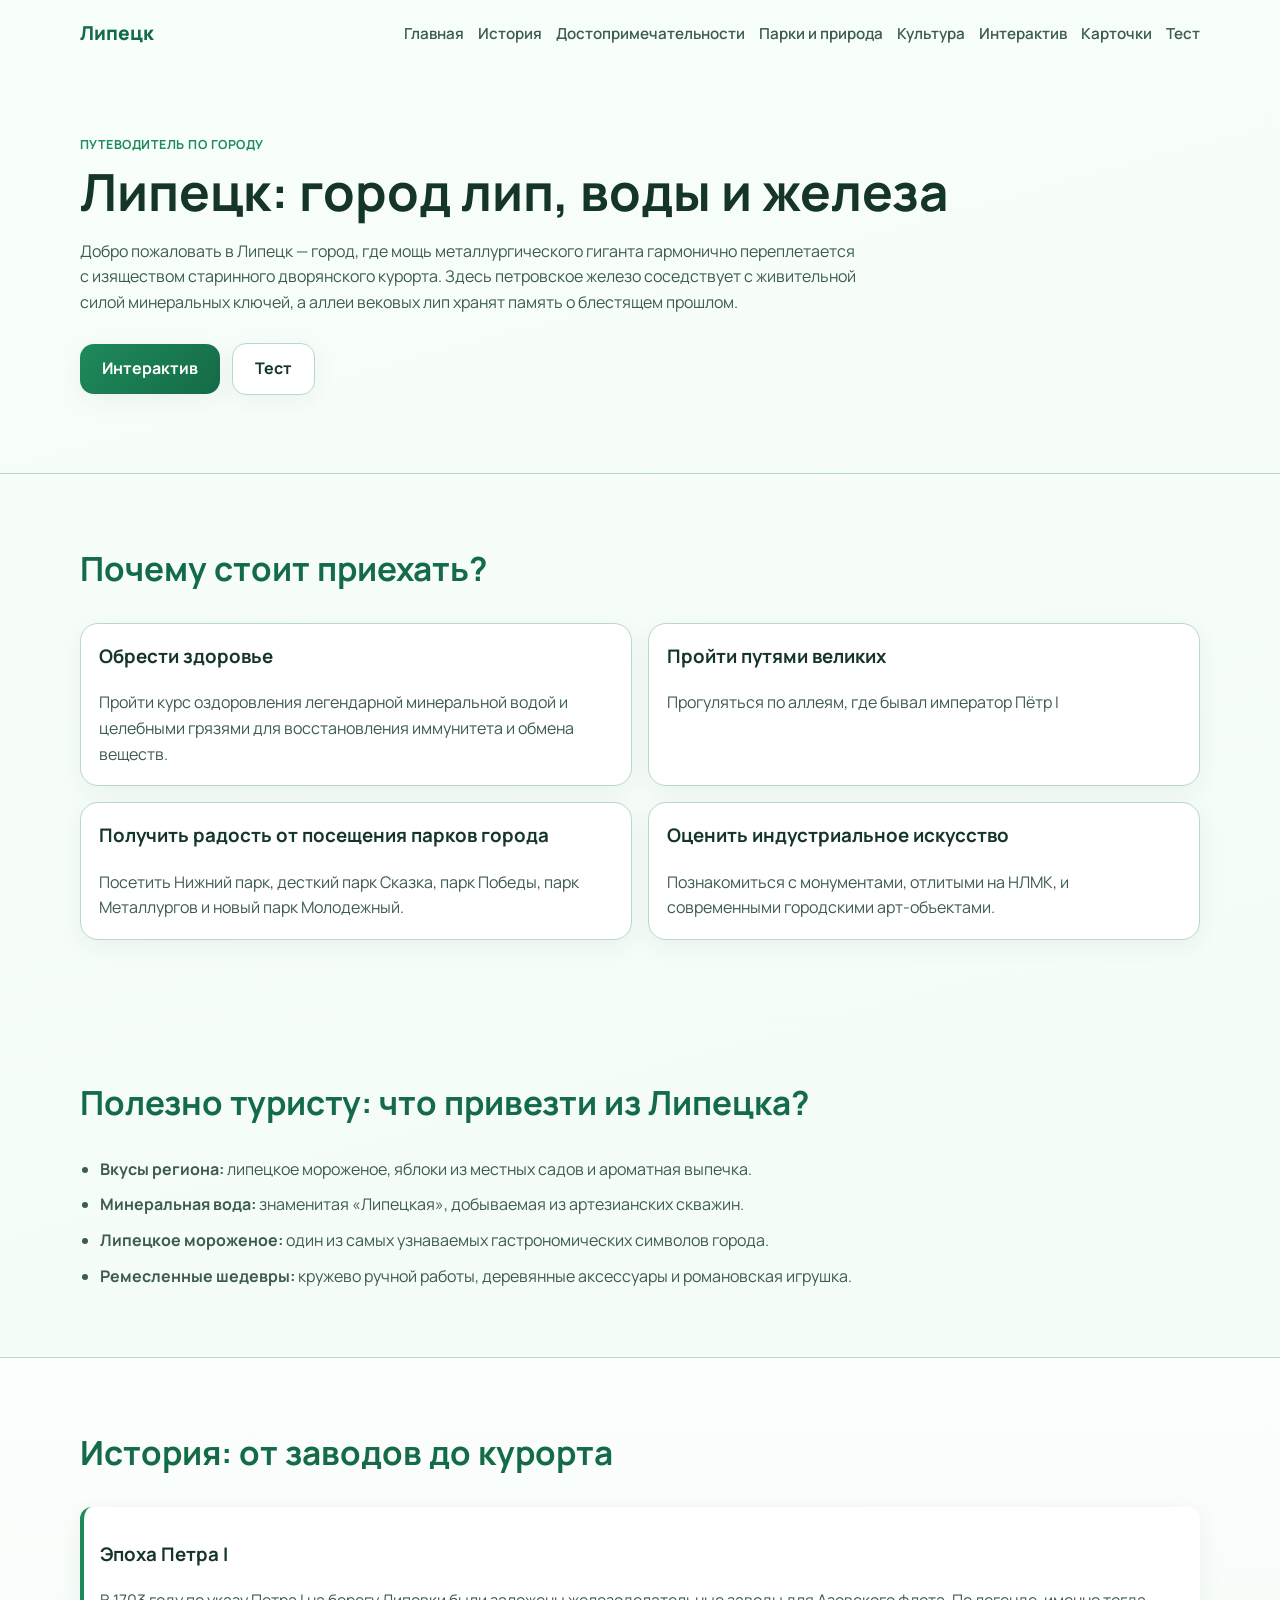
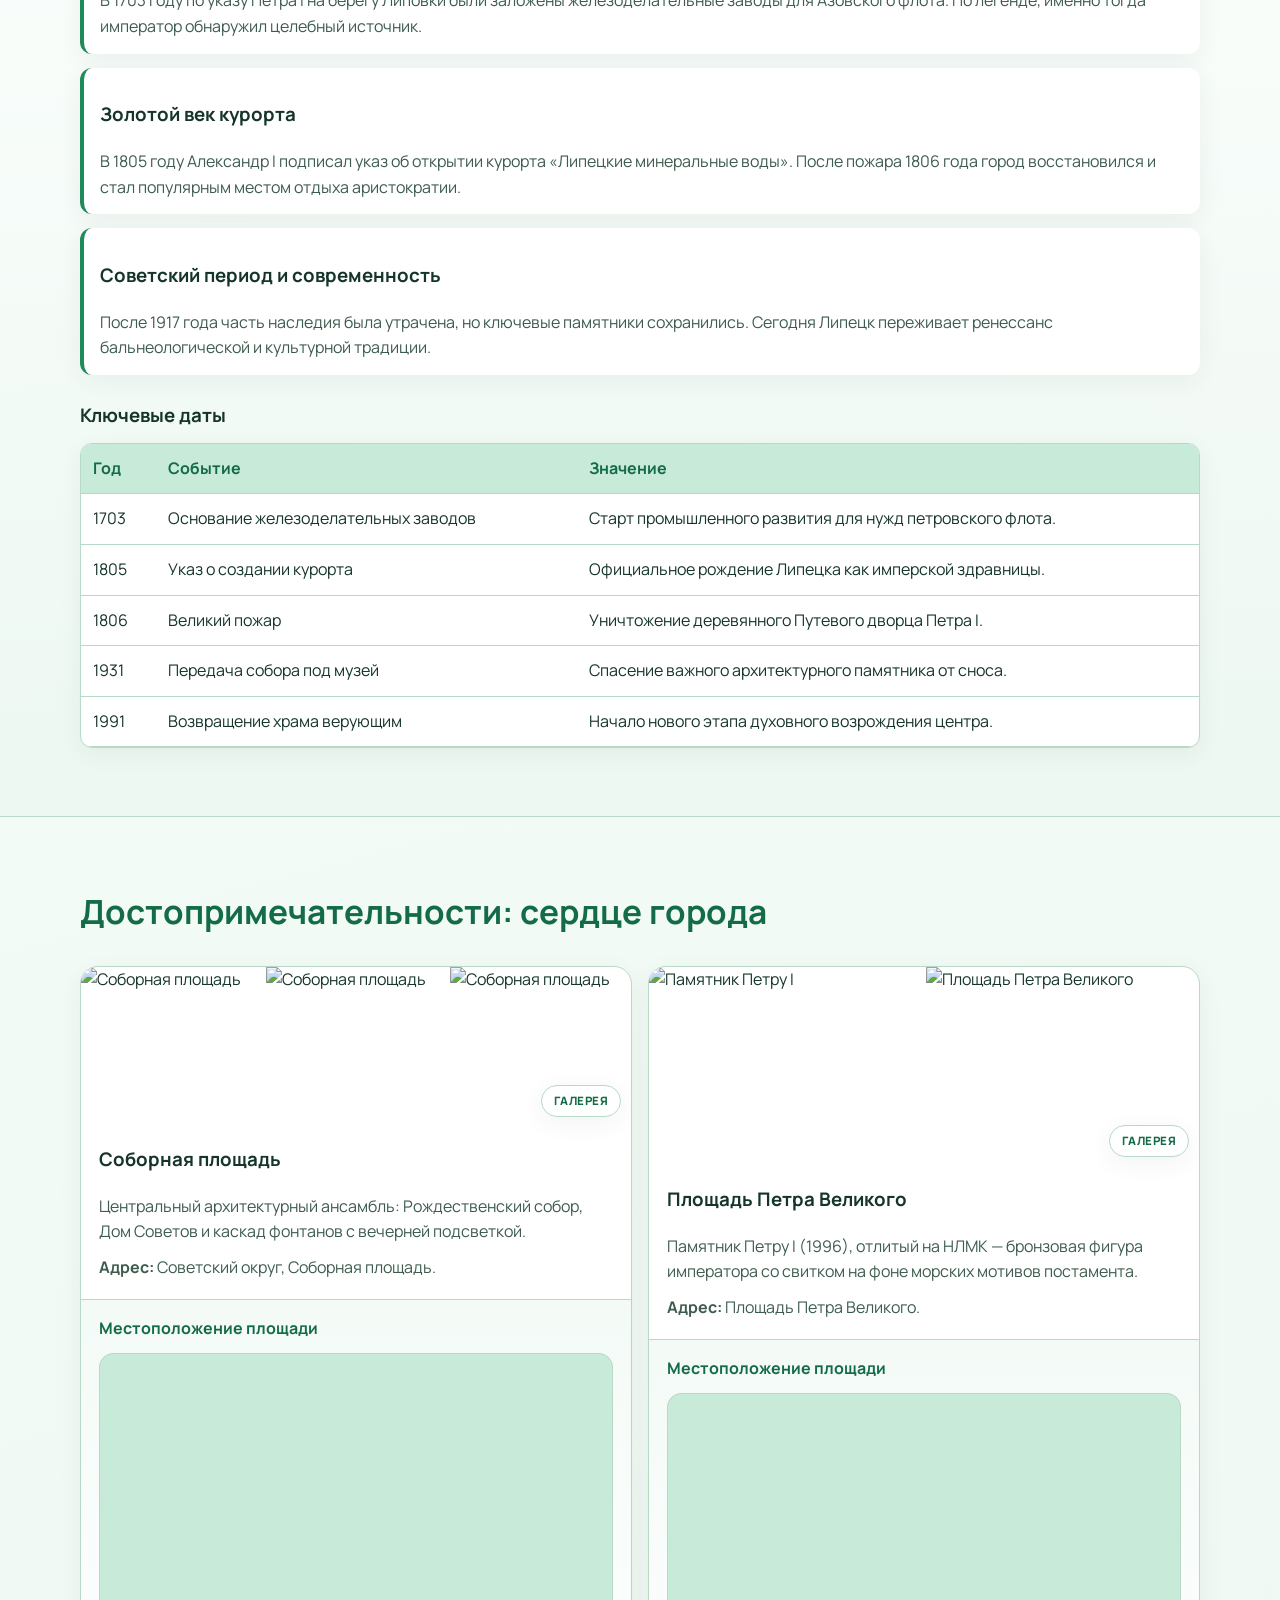
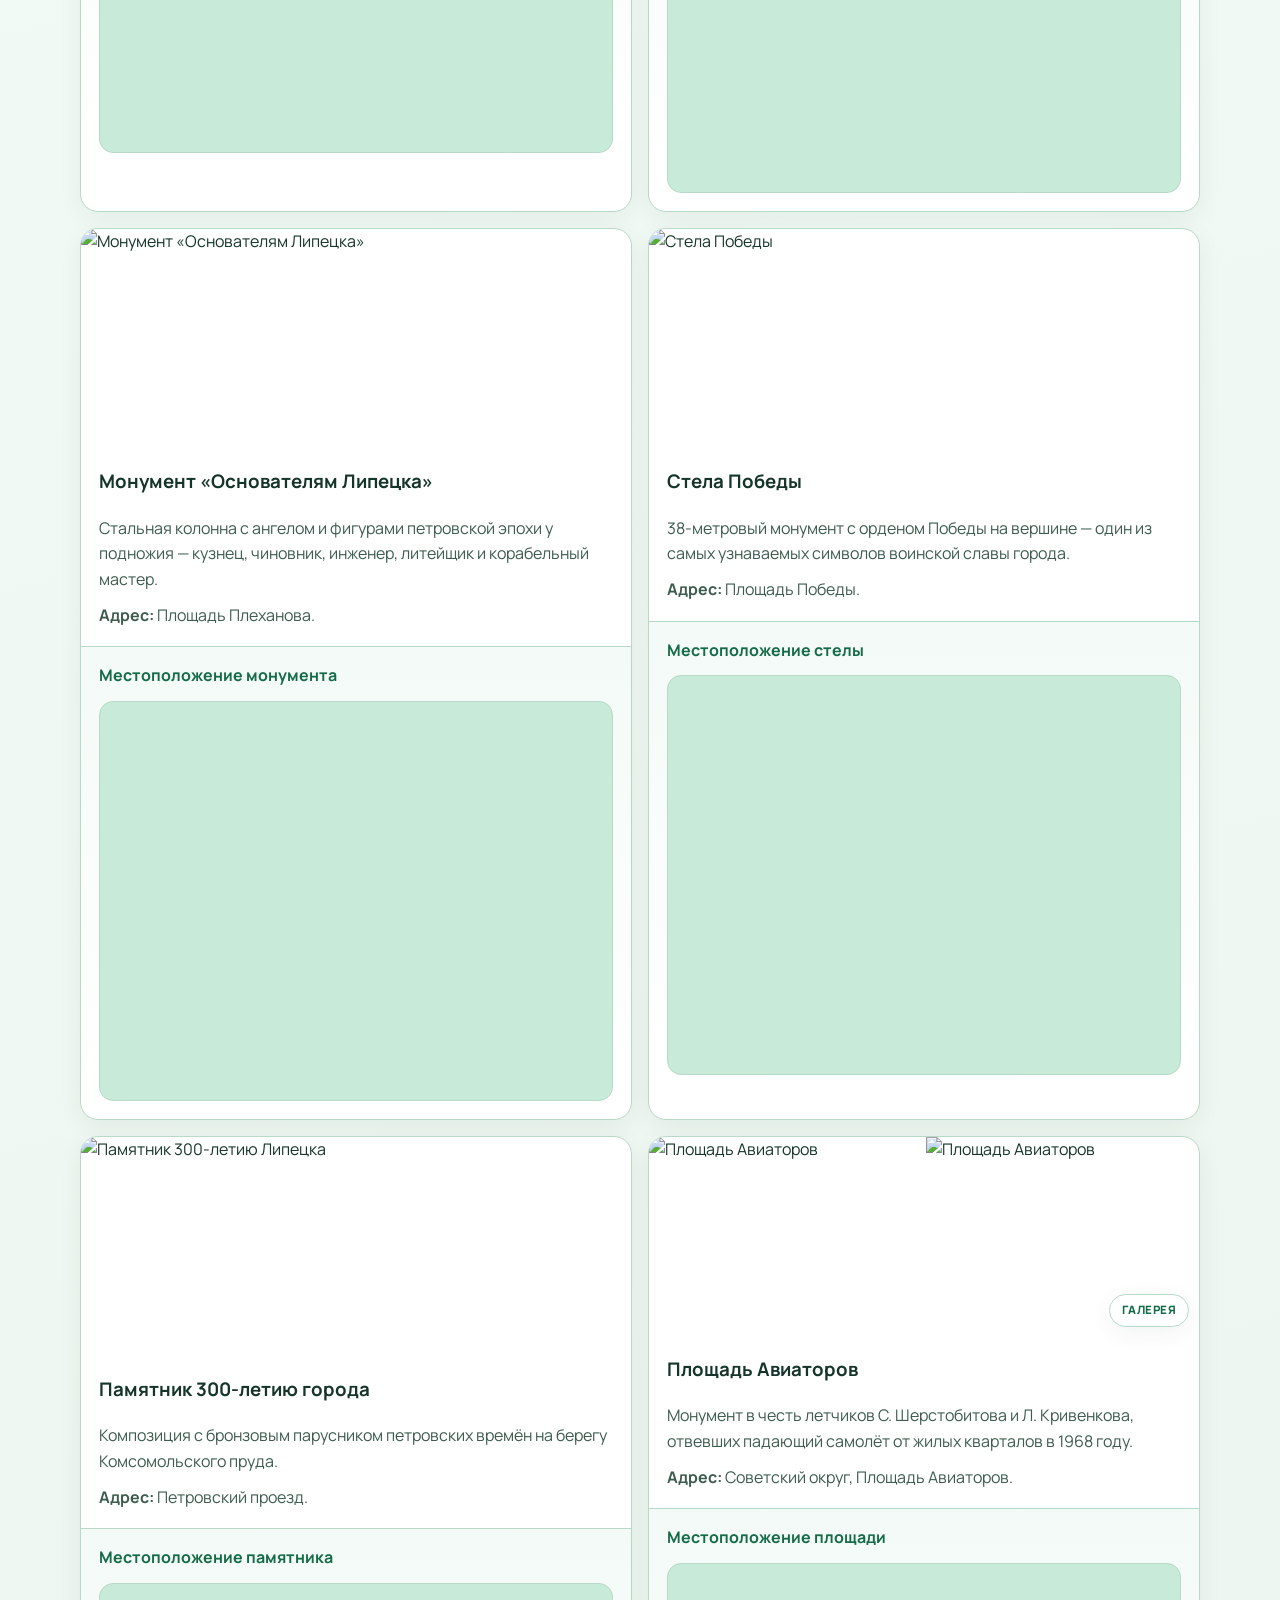
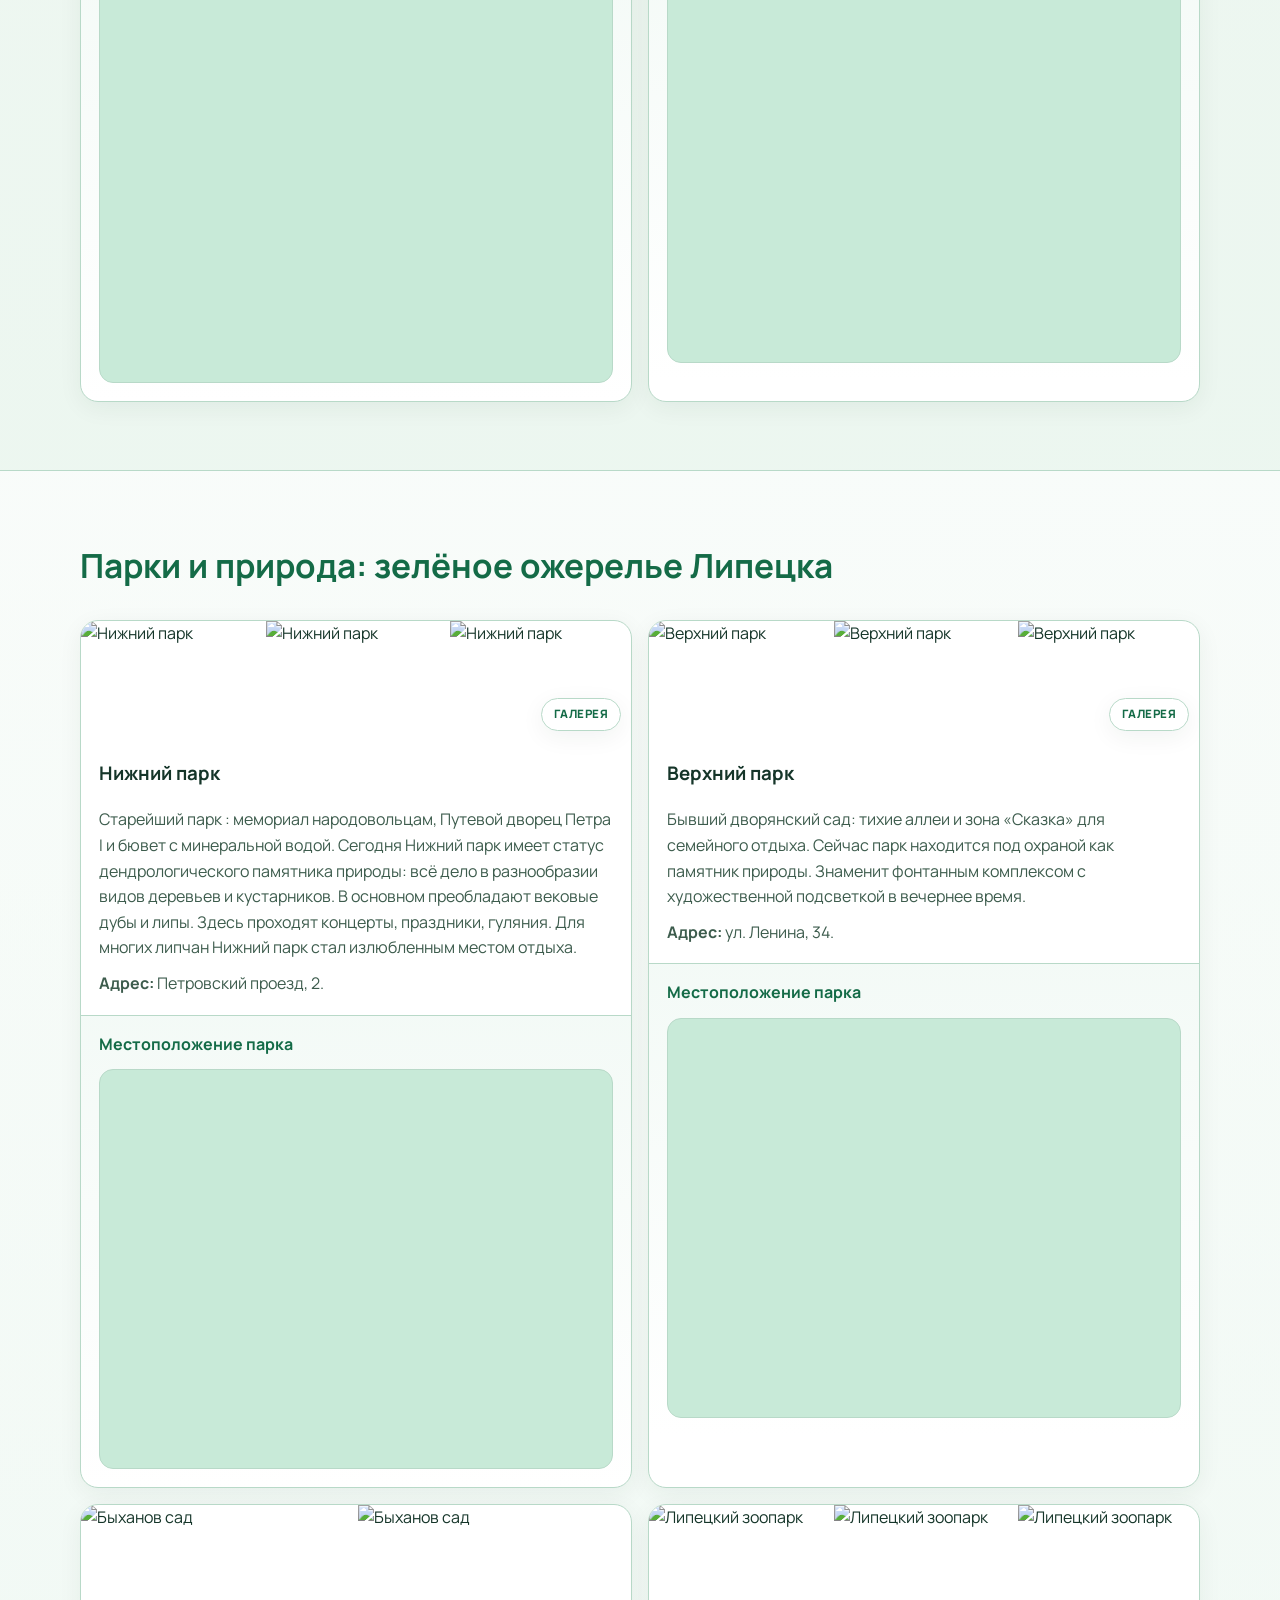
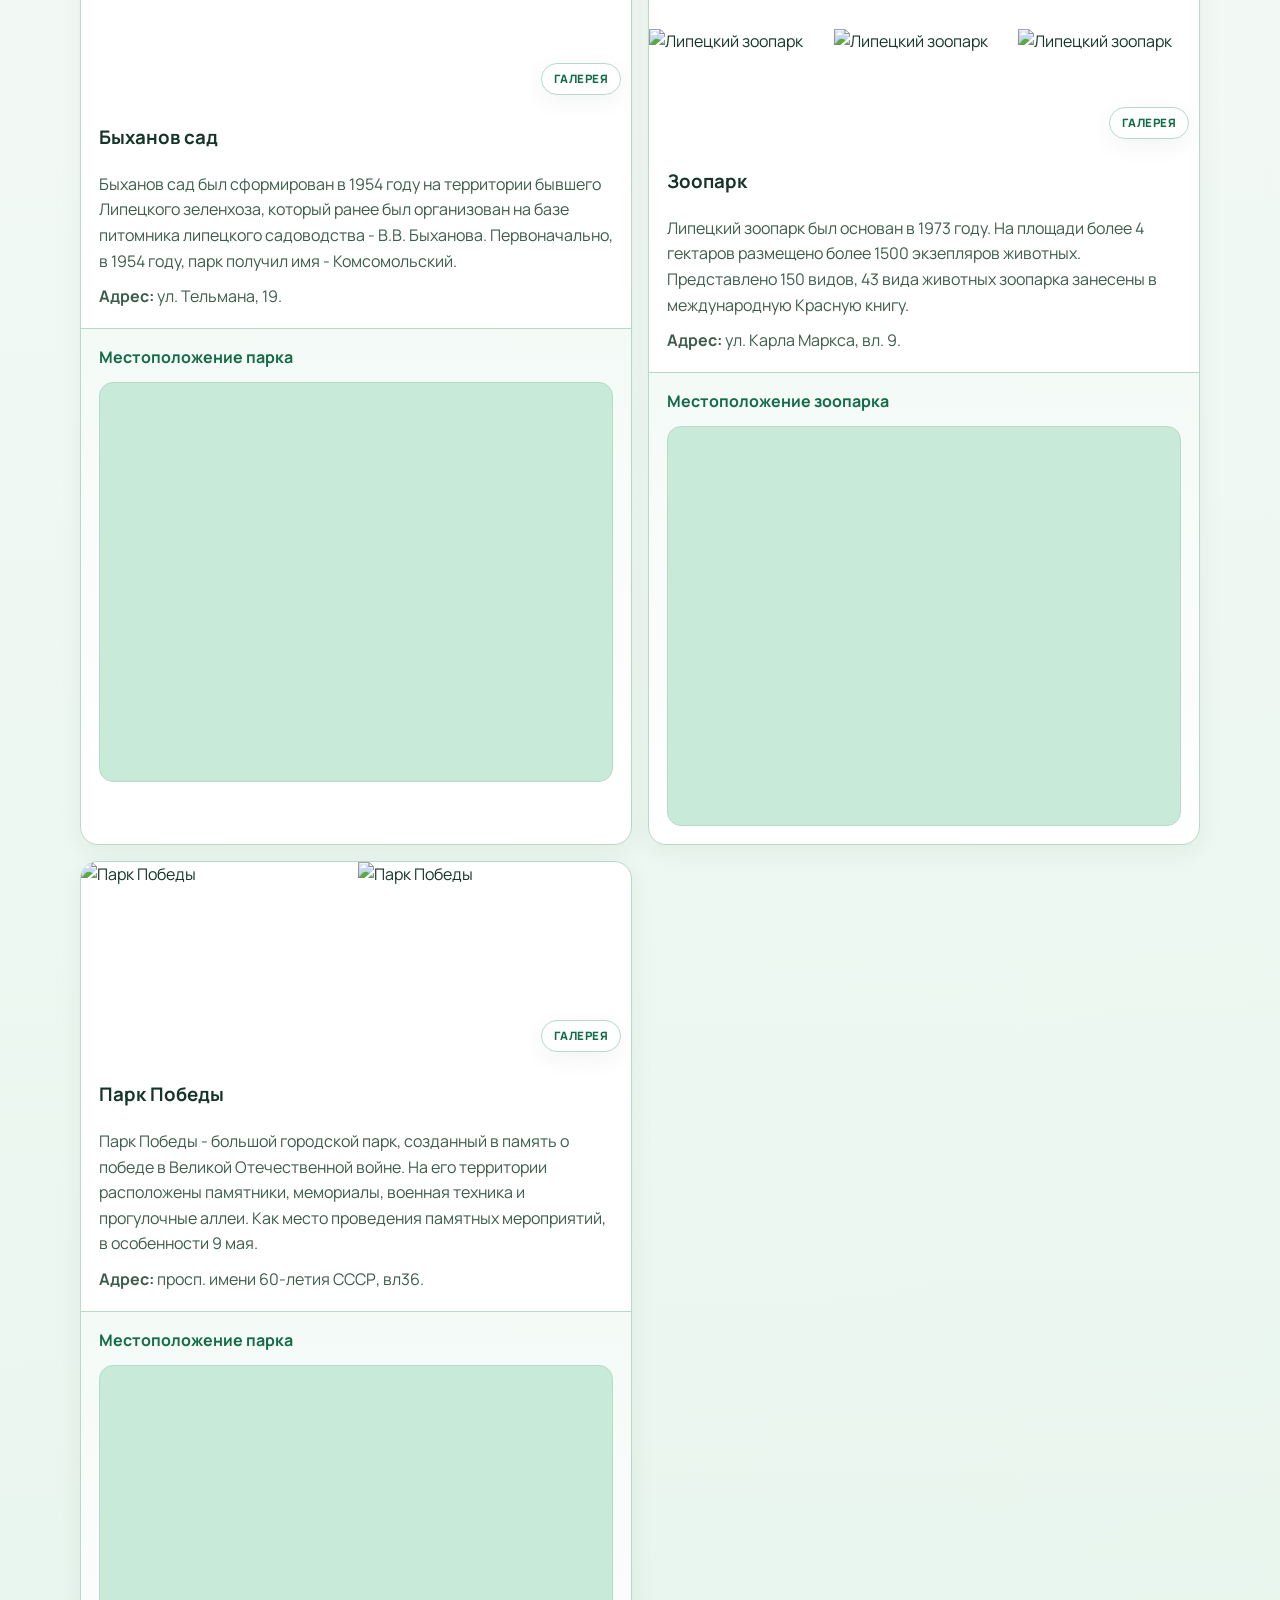
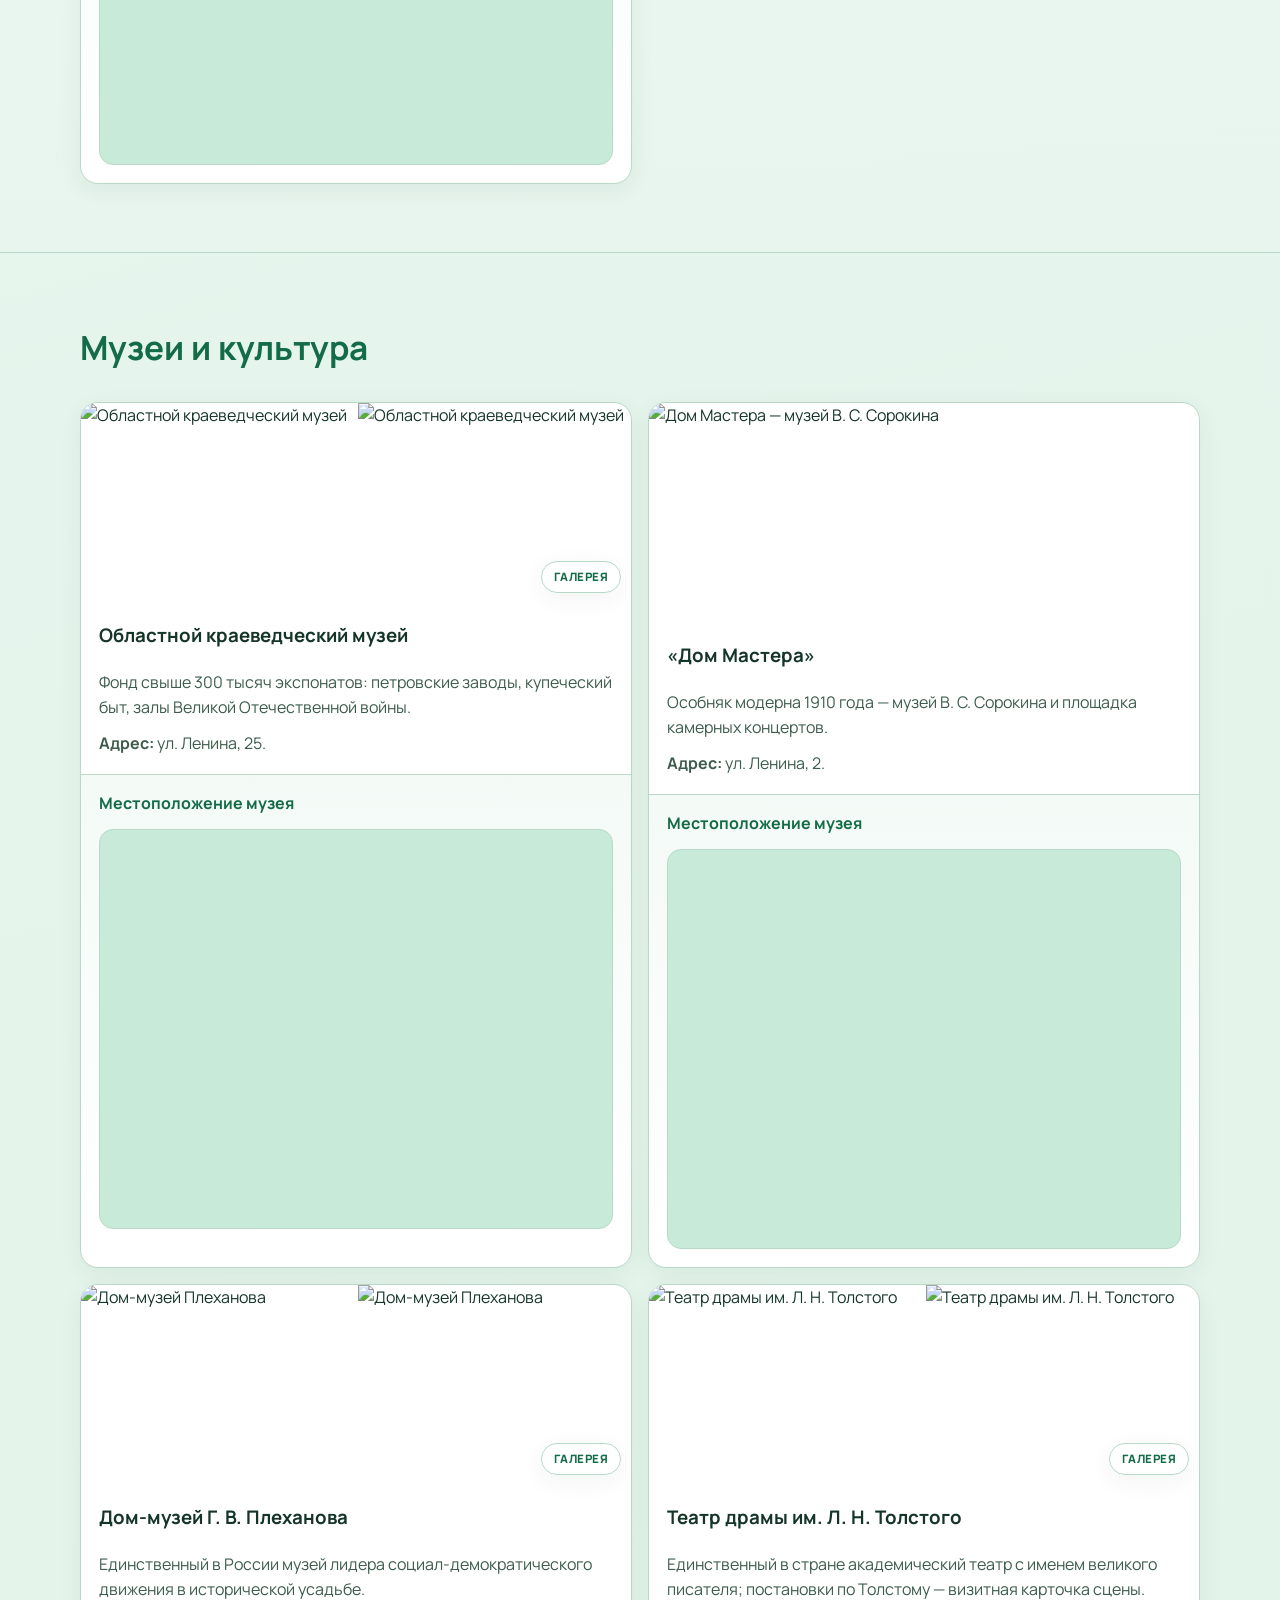
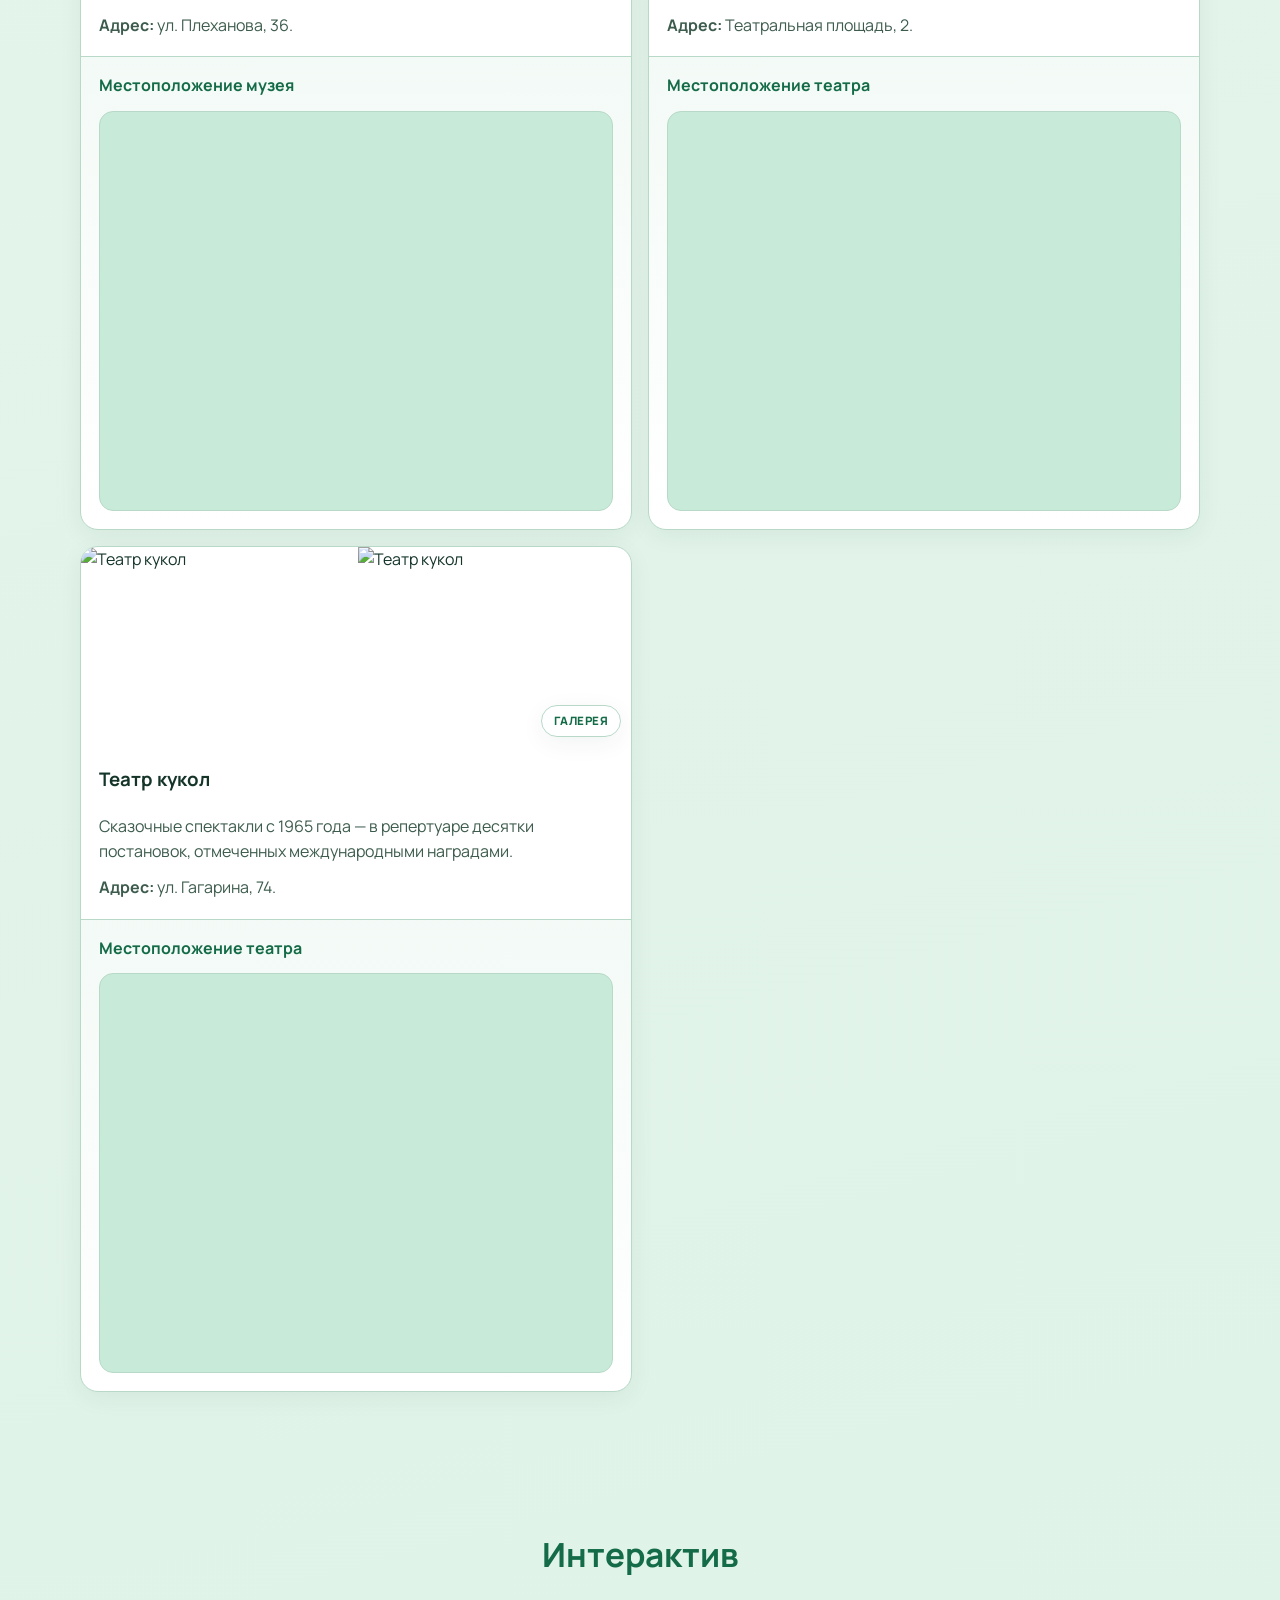
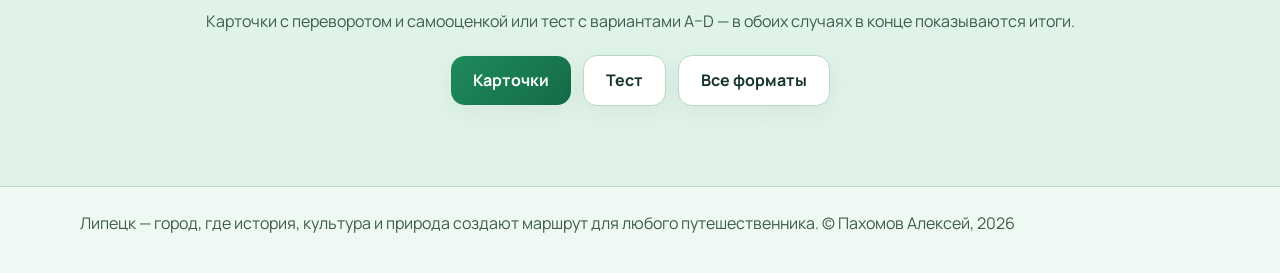
==== index.html @ 2dbcb2af "Add files via upload" ====
<!DOCTYPE html>
<html lang="ru">
<head>
  <meta charset="UTF-8" />
  <meta name="viewport" content="width=device-width, initial-scale=1.0" />
  <meta name="description" content="Путеводитель по Липецку: история, достопримечательности, парки, музеи и викторина." />
  <title>Липецк: Город лип, воды и железа</title>
  <link rel="preconnect" href="https://fonts.googleapis.com" />
  <link rel="preconnect" href="https://fonts.gstatic.com" crossorigin />
  <link href="https://fonts.googleapis.com/css2?family=Manrope:wght@400;500;700;800&display=swap" rel="stylesheet" />
  <link rel="stylesheet" href="styles.css" />
</head>
<body>
  <header class="hero" id="top">
    <nav class="nav container">
      <a href="index.html#top" class="logo">Липецк</a>
      <button class="menu-toggle" id="menuToggle" aria-label="Открыть меню">Меню</button>
      <ul class="nav-links" id="navLinks">
        <li><a href="index.html#home">Главная</a></li>
        <li><a href="index.html#history">История</a></li>
        <li><a href="index.html#sights">Достопримечательности</a></li>
        <li><a href="index.html#parks">Парки и природа</a></li>
        <li><a href="index.html#culture">Культура</a></li>
        <li><a href="quiz.html">Интерактив</a></li>
        <li><a href="cards.html">Карточки</a></li>
        <li><a href="test.html">Тест</a></li>
      </ul>
    </nav>
    <div class="container hero-content" id="home">
      <p class="guide-loading eyebrow">Загрузка…</p>
      <div id="guideHero"></div>
    </div>
  </header>

  <main id="guideMain">
    <p class="guide-loading container">Загрузка материалов из папки <code>data</code>…</p>
  </main>

  <footer class="footer">
    <div class="container">
      <p>Липецк — город, где история, культура и природа создают маршрут для любого путешественника.</p>
    </div>
  </footer>

  <div
    id="photoLightbox"
    class="photo-lightbox"
    hidden
    role="dialog"
    aria-modal="true"
    aria-label="Просмотр фотографий"
  >
    <div class="photo-lightbox__backdrop" tabindex="-1"></div>
    <button type="button" class="photo-lightbox__close" aria-label="Закрыть">&times;</button>
    <button type="button" class="photo-lightbox__prev" aria-label="Предыдущее фото" hidden>‹</button>
    <div class="photo-lightbox__stage">
      <p class="photo-lightbox__title" id="lightboxTitle" hidden></p>
      <img class="photo-lightbox__img" src="" alt="" />
      <p class="photo-lightbox__counter" hidden></p>
    </div>
    <button type="button" class="photo-lightbox__next" aria-label="Следующее фото" hidden>›</button>
  </div>

  <script src="data-loader.js"></script>
  <script src="gallery.js"></script>
  <script src="nav.js"></script>
  <script src="guide.js"></script>
</body>
</html>
---- styles.css ----
:root {
  --bg: #eef7f1;
  --bg-soft: #e2f0e8;
  --card: #ffffff;
  --text: #153529;
  --muted: #3d5c4d;
  --accent: #1f8a5b;
  --accent-dark: #146b47;
  --accent-soft: #c8ead8;
  --line: #b8d9c8;
  --shadow: 0 12px 40px rgba(21, 53, 41, 0.08);
  --shadow-soft: 0 6px 24px rgba(21, 53, 41, 0.06);
}

* {
  box-sizing: border-box;
}

html {
  scroll-behavior: smooth;
}

body {
  margin: 0;
  font-family: "Manrope", system-ui, -apple-system, sans-serif;
  color: var(--text);
  background: linear-gradient(165deg, #f8fffb 0%, var(--bg) 38%, #dff3e8 100%);
  line-height: 1.6;
  min-height: 100vh;
}

body.page-quiz {
  background: linear-gradient(165deg, #fbfffd 0%, #e8f5ee 50%, #d4ecdf 100%);
}

.container {
  width: min(1120px, 92%);
  margin: 0 auto;
}

.hero {
  padding-bottom: 42px;
  border-bottom: 1px solid var(--line);
  position: relative;
}

.hero--compact {
  padding-bottom: 0;
}

.nav {
  display: flex;
  align-items: center;
  justify-content: space-between;
  gap: 16px;
  padding: 18px 0;
  position: relative;
}

.logo {
  color: var(--accent-dark);
  text-decoration: none;
  font-weight: 800;
  font-size: 1.2rem;
}

.menu-toggle {
  display: none;
  border: 1px solid var(--line);
  background: var(--card);
  color: var(--text);
  padding: 8px 12px;
  border-radius: 10px;
  cursor: pointer;
  box-shadow: var(--shadow-soft);
}

.nav-links {
  list-style: none;
  display: flex;
  gap: 14px;
  margin: 0;
  padding: 0;
  flex-wrap: wrap;
  justify-content: flex-end;
}

.nav-links a {
  color: var(--muted);
  text-decoration: none;
  font-size: 0.95rem;
  font-weight: 600;
}

.nav-links a:hover,
.nav-links a[aria-current="page"] {
  color: var(--accent-dark);
}

.hero-content {
  padding: 56px 0 36px;
}

.quiz-page-intro {
  padding: 8px 0 40px;
}

.quiz-page-intro h1 {
  margin: 0 0 12px;
}

.quiz-page-intro .lead {
  margin-bottom: 0;
}

.eyebrow {
  color: var(--accent);
  margin-bottom: 8px;
  font-weight: 700;
  letter-spacing: 0.04em;
  text-transform: uppercase;
  font-size: 0.78rem;
}

h1 {
  font-size: clamp(2rem, 4vw, 3.4rem);
  line-height: 1.12;
  margin: 0 0 18px;
}

.lead {
  color: var(--muted);
  max-width: 78ch;
  margin-bottom: 28px;
}

.btn {
  border: 0;
  border-radius: 14px;
  padding: 12px 22px;
  background: linear-gradient(135deg, var(--accent) 0%, var(--accent-dark) 100%);
  color: #fff;
  font-weight: 700;
  cursor: pointer;
  text-decoration: none;
  display: inline-block;
  box-shadow: var(--shadow-soft);
}

.btn:hover {
  filter: brightness(1.05);
  transform: translateY(-1px);
}

.btn-secondary {
  background: var(--card);
  border: 1px solid var(--line);
  color: var(--text);
}

.section {
  padding: 68px 0;
}

.section-accent {
  background: linear-gradient(180deg, rgba(255, 255, 255, 0.65), rgba(232, 245, 238, 0.5));
  border-top: 1px solid var(--line);
  border-bottom: 1px solid var(--line);
}

.section-cta {
  text-align: center;
  padding-bottom: 80px;
}

.cta-text {
  color: var(--muted);
  margin: 0 0 20px;
}

h2 {
  margin-top: 0;
  font-size: clamp(1.6rem, 2.6vw, 2.2rem);
  color: var(--accent-dark);
}

h3 {
  color: var(--text);
}

.grid {
  display: grid;
  gap: 16px;
}

.cards-2 {
  grid-template-columns: repeat(2, minmax(0, 1fr));
}

.cards-3 {
  grid-template-columns: repeat(3, minmax(0, 1fr));
}

.card {
  background: var(--card);
  border: 1px solid var(--line);
  border-radius: 18px;
  padding: 18px;
  box-shadow: var(--shadow-soft);
}

.card h3 {
  margin-top: 0;
}

.card p {
  color: var(--muted);
  margin-bottom: 0;
}

.card p + p {
  margin-top: 10px;
}

.card-with-photo {
  padding: 0;
  overflow: hidden;
  display: flex;
  flex-direction: column;
}

.card-body {
  padding: 18px;
}

.card-photo-single {
  width: 100%;
  height: 220px;
  object-fit: cover;
  display: block;
}

.card-photo-grid {
  display: grid;
  grid-template-columns: repeat(3, 1fr);
  gap: 4px;
}

.card-photo-grid img {
  width: 100%;
  height: 160px;
  object-fit: cover;
  display: block;
}

.card-photo-grid--rows img {
  height: 120px;
}

.card-photo-duo {
  display: grid;
  grid-template-columns: 1fr 1fr;
  gap: 4px;
}

.card-photo-duo img {
  width: 100%;
  height: 200px;
  object-fit: cover;
  display: block;
}

/* Галерея: клик открывает просмотр */
.photo-gallery img {
  cursor: zoom-in;
  transition: transform 0.2s ease, box-shadow 0.2s ease;
}

.photo-gallery img:hover {
  transform: scale(1.02);
  box-shadow: 0 8px 24px rgba(21, 53, 41, 0.12);
}

.photo-gallery--multi {
  position: relative;
}

.photo-gallery--multi::after {
  content: "Галерея";
  position: absolute;
  right: 10px;
  bottom: 10px;
  padding: 6px 12px;
  font-size: 0.72rem;
  font-weight: 800;
  text-transform: uppercase;
  letter-spacing: 0.04em;
  color: var(--accent-dark);
  background: rgba(255, 255, 255, 0.92);
  border-radius: 999px;
  border: 1px solid var(--line);
  pointer-events: none;
  box-shadow: var(--shadow-soft);
}

.photo-gallery--single.photo-gallery::after {
  display: none;
}

/* Карта Яндекса — музей Сорокина */
.museum-map {
  border-top: 1px solid var(--line);
  padding: 16px 18px 18px;
  background: linear-gradient(180deg, rgba(232, 245, 238, 0.5), transparent);
}

.museum-map__title {
  margin: 0 0 12px;
  font-size: 1rem;
  color: var(--accent-dark);
}

.museum-map__embed {
  border-radius: 14px;
  overflow: hidden;
  border: 1px solid var(--line);
  min-height: 400px;
  background: var(--accent-soft);
}

.museum-map__embed script {
  display: block;
}

/* Модальное окно галереи */
body.photo-lightbox-open {
  overflow: hidden;
}

.photo-lightbox {
  position: fixed;
  inset: 0;
  z-index: 1000;
  display: flex;
  align-items: center;
  justify-content: center;
  padding: 16px;
  box-sizing: border-box;
}

.photo-lightbox[hidden] {
  display: none;
}

.photo-lightbox:focus {
  outline: none;
}

.photo-lightbox__backdrop {
  position: absolute;
  inset: 0;
  background: rgba(15, 40, 30, 0.72);
  cursor: pointer;
}

.photo-lightbox__close {
  position: absolute;
  top: 16px;
  right: 16px;
  z-index: 3;
  width: 44px;
  height: 44px;
  border: none;
  border-radius: 50%;
  background: var(--card);
  color: var(--text);
  font-size: 1.75rem;
  line-height: 1;
  cursor: pointer;
  box-shadow: var(--shadow-soft);
}

.photo-lightbox__close:hover {
  background: var(--accent-soft);
}

.photo-lightbox__prev,
.photo-lightbox__next {
  position: absolute;
  top: 50%;
  transform: translateY(-50%);
  z-index: 3;
  width: 48px;
  height: 48px;
  border: none;
  border-radius: 50%;
  background: var(--card);
  color: var(--accent-dark);
  font-size: 2rem;
  line-height: 1;
  cursor: pointer;
  box-shadow: var(--shadow-soft);
}

.photo-lightbox__prev:hover,
.photo-lightbox__next:hover {
  background: var(--accent-soft);
}

.photo-lightbox__prev {
  left: 12px;
}

.photo-lightbox__next {
  right: 12px;
}

.photo-lightbox__stage {
  position: relative;
  z-index: 2;
  max-width: min(920px, 100%);
  max-height: min(85vh, 100%);
  display: flex;
  flex-direction: column;
  align-items: center;
  gap: 10px;
}

.photo-lightbox__title {
  margin: 0;
  color: #fff;
  font-size: 1rem;
  font-weight: 700;
  text-align: center;
  text-shadow: 0 1px 8px rgba(0, 0, 0, 0.35);
}

.photo-lightbox__img {
  max-width: 100%;
  max-height: min(78vh, 800px);
  width: auto;
  height: auto;
  object-fit: contain;
  border-radius: 12px;
  box-shadow: 0 16px 48px rgba(0, 0, 0, 0.35);
}

.photo-lightbox__counter {
  margin: 0;
  color: rgba(255, 255, 255, 0.9);
  font-size: 0.9rem;
  font-weight: 600;
}

.card-placeholder {
  min-height: 180px;
  background: repeating-linear-gradient(
      -45deg,
      var(--accent-soft),
      var(--accent-soft) 12px,
      rgba(255, 255, 255, 0.5) 12px,
      rgba(255, 255, 255, 0.5) 24px
    ),
    linear-gradient(135deg, #e8f5ee, #d4ecdf);
}

.souvenirs ul {
  margin: 0;
  padding-left: 20px;
  color: var(--muted);
}

.souvenirs li + li {
  margin-top: 10px;
}

.timeline {
  display: grid;
  gap: 14px;
  margin-bottom: 26px;
}

.timeline-item {
  background: var(--card);
  border-left: 4px solid var(--accent);
  padding: 14px 16px;
  border-radius: 12px;
  box-shadow: var(--shadow-soft);
}

.timeline-item p {
  margin: 8px 0 0;
  color: var(--muted);
}

.table-title {
  margin-bottom: 12px;
}

.table-wrap {
  overflow-x: auto;
  border: 1px solid var(--line);
  border-radius: 12px;
  background: var(--card);
  box-shadow: var(--shadow-soft);
}

table {
  width: 100%;
  border-collapse: collapse;
  min-width: 720px;
}

th,
td {
  border-bottom: 1px solid var(--line);
  padding: 12px;
  text-align: left;
}

th {
  background: var(--accent-soft);
  color: var(--accent-dark);
}

.footer {
  border-top: 1px solid var(--line);
  padding: 24px 0 36px;
  background: rgba(255, 255, 255, 0.5);
}

.footer p,
.footer a {
  color: var(--muted);
  margin: 0;
}

.footer a {
  font-weight: 700;
  text-decoration: none;
}

.footer a:hover {
  color: var(--accent-dark);
}

/* ——— Викторина: переворот карточки ——— */
.quiz-main {
  padding: 24px 0 72px;
}

.flashcard-wrap {
  max-width: 520px;
  margin: 0 auto;
}

.flashcard-shell {
  background: var(--card);
  border-radius: 28px;
  padding: 18px 18px 14px;
  border: 1px solid var(--line);
  box-shadow: var(--shadow);
}

.flashcard-topbar {
  display: flex;
  align-items: center;
  justify-content: space-between;
  margin-bottom: 12px;
}

.flash-progress {
  font-size: 0.9rem;
  font-weight: 700;
  color: var(--muted);
}

.flash-menu {
  position: relative;
}

.icon-dots {
  border: none;
  background: var(--bg-soft);
  color: var(--muted);
  width: 36px;
  height: 36px;
  border-radius: 12px;
  cursor: pointer;
  font-size: 1.2rem;
  line-height: 1;
  box-shadow: var(--shadow-soft);
}

.flash-menu-panel {
  position: absolute;
  right: 0;
  top: 110%;
  background: var(--card);
  border: 1px solid var(--line);
  border-radius: 12px;
  padding: 8px;
  box-shadow: var(--shadow);
  z-index: 5;
  min-width: 200px;
}

.flash-menu-panel button {
  width: 100%;
  border: none;
  background: transparent;
  text-align: left;
  padding: 10px 12px;
  border-radius: 8px;
  cursor: pointer;
  font: inherit;
  color: var(--text);
  font-weight: 600;
}

.flash-menu-panel button:hover {
  background: var(--accent-soft);
}

.flashcard-scene {
  perspective: 1200px;
}

.flashcard-inner {
  position: relative;
  min-height: 300px;
  cursor: pointer;
  outline: none;
  transform-style: preserve-3d;
  transition: transform 0.65s cubic-bezier(0.4, 0.2, 0.2, 1);
}

.flashcard-inner:focus-visible {
  box-shadow: 0 0 0 3px var(--accent-soft);
  border-radius: 22px;
}

.flashcard-inner.is-flipped {
  transform: rotateY(180deg);
}

.flashcard-inner .flashcard-face {
  position: absolute;
  inset: 0;
  backface-visibility: hidden;
  -webkit-backface-visibility: hidden;
  border-radius: 22px;
  padding: 28px 22px 56px;
  display: flex;
  flex-direction: column;
  align-items: center;
  justify-content: center;
  text-align: center;
  border: 1px solid var(--line);
  transition: box-shadow 0.25s ease;
}

.flashcard-inner .flashcard-face:hover {
  box-shadow: inset 0 0 0 1px rgba(31, 138, 91, 0.15);
}

.flashcard-front {
  background: linear-gradient(160deg, #f4fff9 0%, #dff3e8 100%);
  color: var(--text);
}

.flashcard-back {
  background: linear-gradient(160deg, var(--accent-dark) 0%, #0f4d33 100%);
  color: #f4fff9;
  transform: rotateY(180deg);
}

.flash-question {
  margin: 0;
  font-size: clamp(1.15rem, 3vw, 1.45rem);
  font-weight: 800;
  line-height: 1.35;
}

.flash-answer-label {
  margin: 0 0 8px;
  font-size: 0.85rem;
  text-transform: uppercase;
  letter-spacing: 0.08em;
  opacity: 0.85;
}

.flash-answer {
  margin: 0;
  font-size: 1.05rem;
  font-weight: 600;
  line-height: 1.45;
}

.flash-reveal {
  position: absolute;
  bottom: 18px;
  left: 50%;
  transform: translateX(-50%);
  border: none;
  background: transparent;
  color: var(--muted);
  font-size: 0.9rem;
  font-weight: 700;
  cursor: pointer;
  text-decoration: underline;
  text-underline-offset: 4px;
}

.flashcard-back .flash-reveal {
  color: rgba(255, 255, 255, 0.9);
}

.quiz-hint {
  text-align: center;
  color: var(--muted);
  font-size: 0.92rem;
  margin: 20px 0 12px;
}

.flash-controls {
  display: flex;
  align-items: center;
  justify-content: center;
  gap: 14px;
  margin-top: 8px;
  flex-wrap: wrap;
}

.ctrl-circle {
  width: 52px;
  height: 52px;
  border-radius: 50%;
  border: 1px solid var(--line);
  background: var(--card);
  color: var(--accent);
  font-size: 1.25rem;
  font-weight: 800;
  cursor: pointer;
  box-shadow: var(--shadow-soft);
}

.ctrl-circle:hover {
  background: var(--accent-soft);
}

.ctrl-pill {
  display: inline-flex;
  align-items: center;
  gap: 10px;
  padding: 10px 20px;
  border-radius: 999px;
  border: 1px solid var(--line);
  background: var(--card);
  font-weight: 800;
  font-size: 1rem;
  cursor: pointer;
  box-shadow: var(--shadow-soft);
}

.ctrl-pill--wrong {
  color: #c62828;
}

.ctrl-pill--wrong:hover {
  background: #ffebee;
}

.ctrl-pill--right {
  color: #1b5e20;
}

.ctrl-pill--right:hover {
  background: #e8f5e9;
}

.ctrl-pill--active.ctrl-pill--wrong {
  box-shadow: 0 0 0 2px #c62828;
  background: #ffebee;
}

.ctrl-pill--active.ctrl-pill--right {
  box-shadow: 0 0 0 2px #2e7d32;
  background: #e8f5e9;
}

.ctrl-x {
  font-size: 1.1rem;
}

.ctrl-check {
  font-size: 1.1rem;
}

/* Кнопки в шапке главной */
.guide-error {
  padding: 28px;
  background: #fff8f8;
  border: 1px solid #f0b4b4;
  border-radius: 16px;
  margin: 24px auto;
  max-width: 640px;
}

.guide-error h2 {
  color: #b71c1c;
  margin-top: 0;
}

.guide-error code {
  background: rgba(0, 0, 0, 0.06);
  padding: 2px 6px;
  border-radius: 4px;
}

.guide-error-detail {
  font-size: 0.9rem;
  color: var(--muted);
}

.guide-loading {
  color: var(--muted);
}

.hero-actions {
  display: flex;
  flex-wrap: wrap;
  gap: 12px;
  align-items: center;
}

.hero-actions--center {
  justify-content: center;
}

/* Итоги: карточки (самооценка) */
.cards-results {
  max-width: 520px;
  margin: 48px auto 0;
  padding: 24px;
  background: var(--card);
  border: 1px solid var(--line);
  border-radius: 20px;
  box-shadow: var(--shadow-soft);
}

.cards-results h2 {
  margin: 0 0 8px;
  font-size: 1.25rem;
}

.cards-results-lead {
  margin: 0 0 18px;
  color: var(--muted);
  font-size: 0.95rem;
}

.cards-results-grid {
  display: grid;
  grid-template-columns: 1fr 1fr;
  gap: 12px;
}

.cards-results-stat {
  padding: 16px;
  border-radius: 14px;
  text-align: center;
  border: 1px solid var(--line);
}

.cards-results-stat--ok {
  background: linear-gradient(145deg, #e8f8ef, #f4fff8);
  border-color: #8fd4a8;
}

.cards-results-stat--bad {
  background: linear-gradient(145deg, #fff0f0, #fff8f8);
  border-color: #f0b4b4;
}

.cards-results-label {
  display: block;
  font-size: 0.8rem;
  font-weight: 700;
  color: var(--muted);
  text-transform: uppercase;
  letter-spacing: 0.04em;
  margin-bottom: 6px;
}

.cards-results-num {
  font-size: 2rem;
  font-weight: 800;
  color: var(--accent-dark);
}

.cards-results-stat--bad .cards-results-num {
  color: #b71c1c;
}

.cards-results-total {
  margin: 14px 0 8px;
  text-align: center;
  font-weight: 600;
  color: var(--muted);
  font-size: 0.95rem;
}

.cards-results-msg {
  margin: 0;
  text-align: center;
  font-weight: 600;
  color: var(--text);
  min-height: 2.8em;
}

/* Хаб интерактива */
.quiz-hub {
  padding: 24px 0 72px;
}

.quiz-hub-grid {
  display: grid;
  grid-template-columns: repeat(2, minmax(0, 1fr));
  gap: 20px;
  max-width: 900px;
  margin: 0 auto;
}

.quiz-hub-card {
  display: block;
  padding: 28px;
  background: var(--card);
  border: 1px solid var(--line);
  border-radius: 20px;
  text-decoration: none;
  color: inherit;
  box-shadow: var(--shadow-soft);
  transition: transform 0.2s ease, box-shadow 0.2s ease;
}

.quiz-hub-card:hover {
  transform: translateY(-3px);
  box-shadow: var(--shadow);
}

.quiz-hub-icon {
  font-size: 2rem;
  display: block;
  margin-bottom: 12px;
}

.quiz-hub-card h2 {
  margin: 0 0 10px;
  color: var(--accent-dark);
  font-size: 1.35rem;
}

.quiz-hub-card p {
  margin: 0 0 16px;
  color: var(--muted);
  font-size: 0.95rem;
}

.quiz-hub-cta {
  font-weight: 800;
  color: var(--accent);
}

/* ——— Тест с вариантами (светло-зелёная тема) ——— */
.page-test .mc-main {
  padding: 8px 0 72px;
}

.mc-shell {
  max-width: 640px;
  margin: 0 auto;
  padding: 22px 22px 20px;
  background: var(--card);
  border: 1px solid var(--line);
  border-radius: 20px;
  box-shadow: var(--shadow);
}

.mc-head {
  display: flex;
  align-items: center;
  justify-content: space-between;
  margin-bottom: 16px;
}

.mc-progress {
  font-size: 0.95rem;
  font-weight: 700;
  color: var(--muted);
}

.mc-edit-icon {
  font-size: 1.1rem;
  color: var(--muted);
  opacity: 0.7;
}

.mc-question {
  margin: 0 0 20px;
  font-size: clamp(1.1rem, 2.8vw, 1.35rem);
  font-weight: 800;
  line-height: 1.35;
  color: var(--text);
}

.mc-options {
  display: flex;
  flex-direction: column;
  gap: 12px;
}

.mc-option {
  display: block;
  width: 100%;
  text-align: left;
  padding: 14px 16px;
  border-radius: 14px;
  border: 1px solid var(--line);
  background: linear-gradient(180deg, #fafdfb, #f0f7f3);
  cursor: pointer;
  font: inherit;
  color: var(--text);
  transition: border-color 0.2s, box-shadow 0.2s;
}

.mc-option:hover:not(:disabled) {
  border-color: var(--accent);
  box-shadow: var(--shadow-soft);
}

.mc-option:disabled {
  cursor: default;
}

.mc-option-row {
  display: flex;
  gap: 10px;
  align-items: baseline;
  font-weight: 700;
}

.mc-option-letter {
  color: var(--accent-dark);
  min-width: 1.5em;
}

.mc-option-text {
  font-weight: 700;
}

/* Важно: не задавать display:block без [hidden], иначе перебивается скрытие до ответа */
.mc-option-feedback[hidden],
.mc-option-status[hidden] {
  display: none !important;
}

.mc-option-feedback:not([hidden]) {
  display: block;
  margin-top: 10px;
  padding-top: 10px;
  border-top: 1px dashed var(--line);
  font-size: 0.88rem;
  font-weight: 500;
  color: var(--muted);
  line-height: 1.45;
}

.mc-option-status:not([hidden]) {
  display: block;
  margin-top: 8px;
  font-size: 0.82rem;
  font-weight: 800;
}

.mc-option-status--ok {
  color: #1b5e20;
}

.mc-option-status--bad {
  color: #c62828;
}

.mc-option--correct {
  border: 2px solid #2e7d32;
  background: linear-gradient(180deg, #f1fff4, #e8f8ec);
  box-shadow: 0 0 0 1px rgba(46, 125, 50, 0.15);
}

.mc-option--wrong {
  border: 2px solid #c62828;
  background: linear-gradient(180deg, #fff8f8, #ffeeee);
}

.mc-option--neutral {
  border-color: var(--line);
  background: #f5faf7;
  opacity: 0.95;
}

.mc-explain-panel {
  margin-top: 16px;
  padding: 14px 16px;
  border-radius: 12px;
  background: var(--accent-soft);
  border: 1px solid var(--line);
  color: var(--text);
  font-size: 0.95rem;
  line-height: 1.5;
}

.mc-footer {
  display: flex;
  align-items: center;
  justify-content: space-between;
  gap: 12px;
  margin-top: 22px;
  flex-wrap: wrap;
}

.mc-btn {
  display: inline-flex;
  align-items: center;
  justify-content: center;
  gap: 8px;
  padding: 12px 20px;
  border-radius: 14px;
  font: inherit;
  font-weight: 700;
  cursor: pointer;
  border: none;
  text-decoration: none;
}

.mc-btn-icon {
  font-size: 1.1rem;
}

.mc-btn-ghost {
  background: var(--card);
  border: 1px solid var(--line);
  color: var(--text);
  box-shadow: var(--shadow-soft);
}

.mc-btn-ghost:hover:not(:disabled) {
  background: var(--bg-soft);
}

.mc-btn-ghost:disabled {
  opacity: 0.45;
  cursor: not-allowed;
}

.mc-btn-next {
  background: linear-gradient(135deg, var(--accent) 0%, var(--accent-dark) 100%);
  color: #fff;
  box-shadow: var(--shadow-soft);
  min-width: 120px;
}

.mc-btn-next:hover:not(:disabled) {
  filter: brightness(1.05);
}

.mc-btn-next:disabled {
  opacity: 0.45;
  cursor: not-allowed;
}

.mc-btn-link {
  text-align: center;
}

.mc-results-screen .mc-shell--results {
  text-align: center;
  padding: 36px 28px;
}

.mc-results-screen h2 {
  margin: 0 0 16px;
  color: var(--accent-dark);
}

.mc-results-score {
  margin: 0 0 8px;
  font-size: 1.35rem;
  font-weight: 800;
}

.mc-results-percent {
  margin: 0 0 16px;
  font-size: 1.1rem;
  font-weight: 700;
  color: var(--accent);
}

.mc-results-msg {
  margin: 0 0 24px;
  color: var(--muted);
  line-height: 1.5;
}

.mc-results-actions {
  display: flex;
  flex-wrap: wrap;
  gap: 10px;
  justify-content: center;
}

@media (prefers-reduced-motion: reduce) {
  html {
    scroll-behavior: auto;
  }

  .flashcard-inner {
    transition: none;
  }

  .btn:hover {
    transform: none;
  }

  .quiz-hub-card:hover {
    transform: none;
  }
}

@media (max-width: 900px) {
  .cards-2,
  .cards-3 {
    grid-template-columns: 1fr;
  }

  .quiz-hub-grid {
    grid-template-columns: 1fr;
  }

  .cards-results-grid {
    grid-template-columns: 1fr;
  }

  .menu-toggle {
    display: inline-block;
  }

  .nav-links {
    position: absolute;
    right: 4%;
    top: 62px;
    flex-direction: column;
    background: var(--card);
    border: 1px solid var(--line);
    border-radius: 14px;
    width: min(300px, 92vw);
    padding: 12px;
    display: none;
    box-shadow: var(--shadow);
    z-index: 20;
  }

  .nav-links.open {
    display: flex;
  }

  .card-photo-grid {
    grid-template-columns: 1fr;
  }

  .card-photo-grid img,
  .card-photo-grid--rows img {
    height: 160px;
  }

  .card-photo-duo {
    grid-template-columns: 1fr;
  }
}
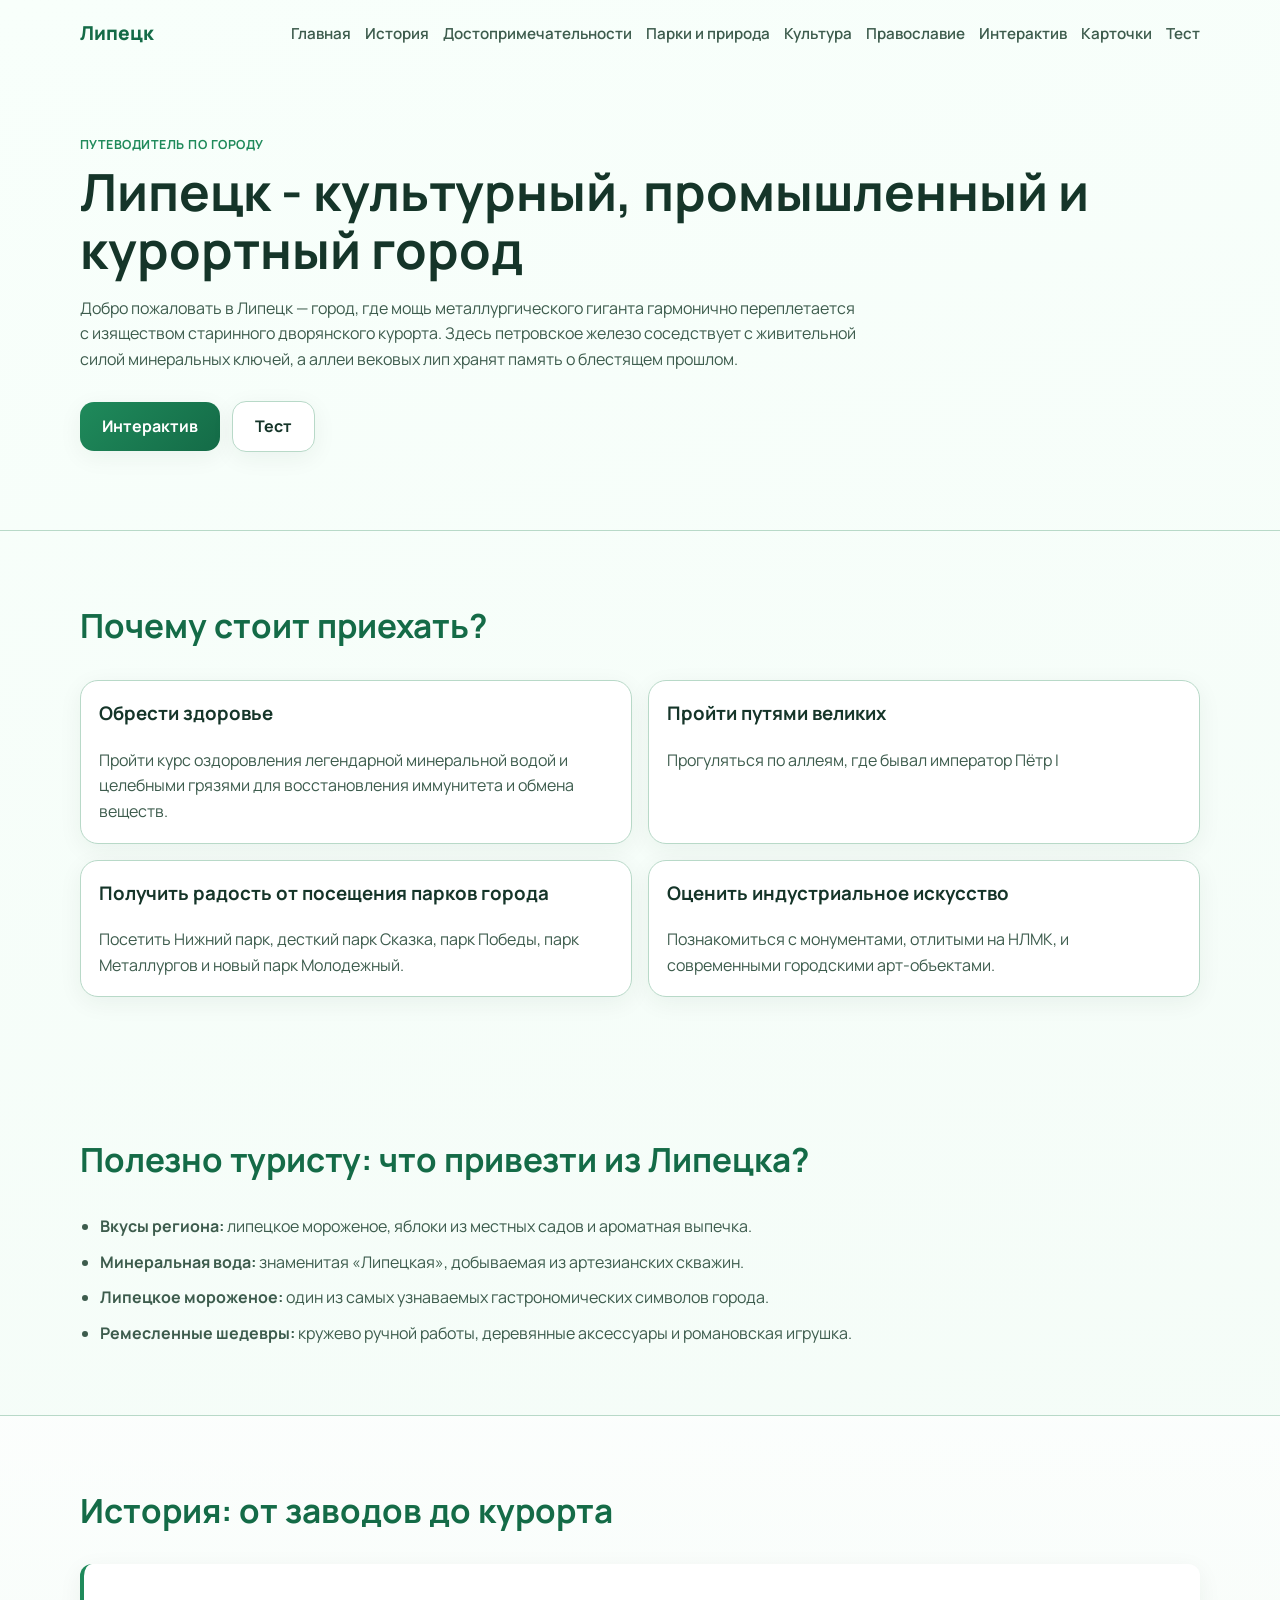
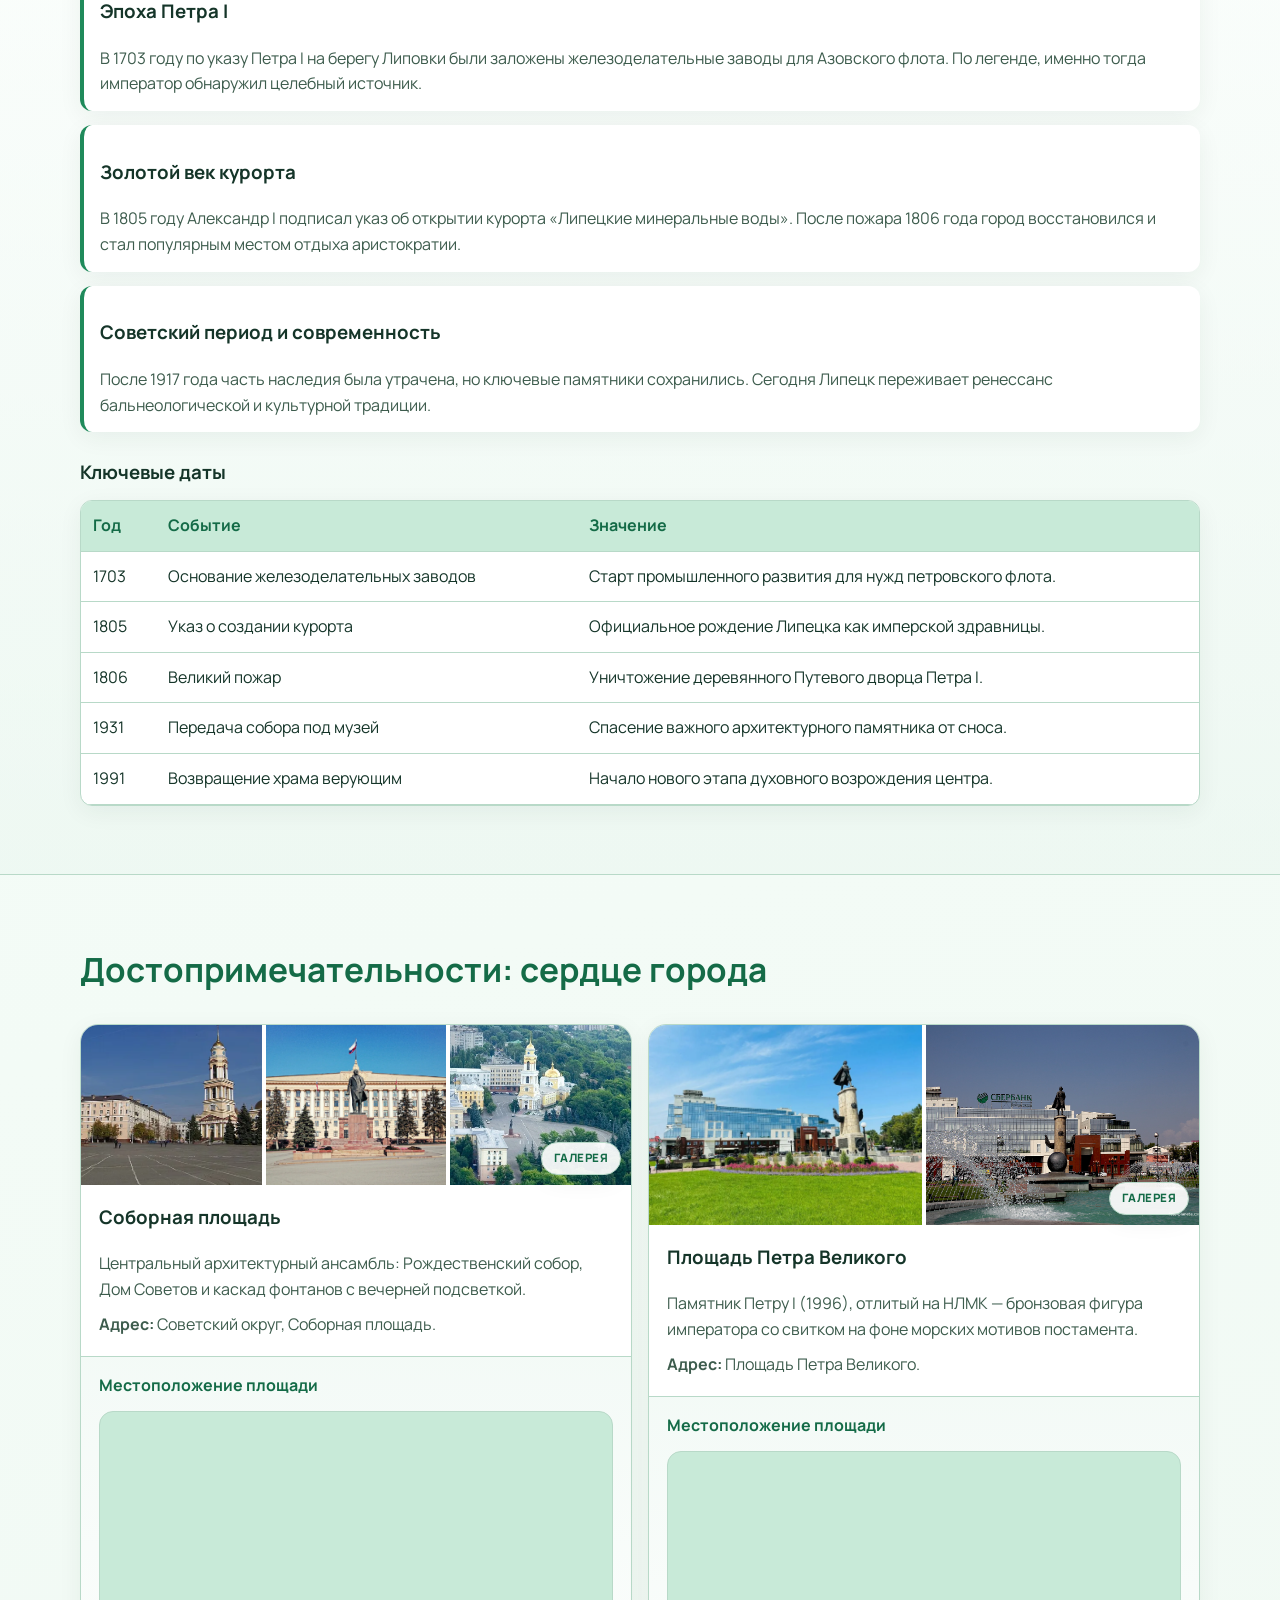
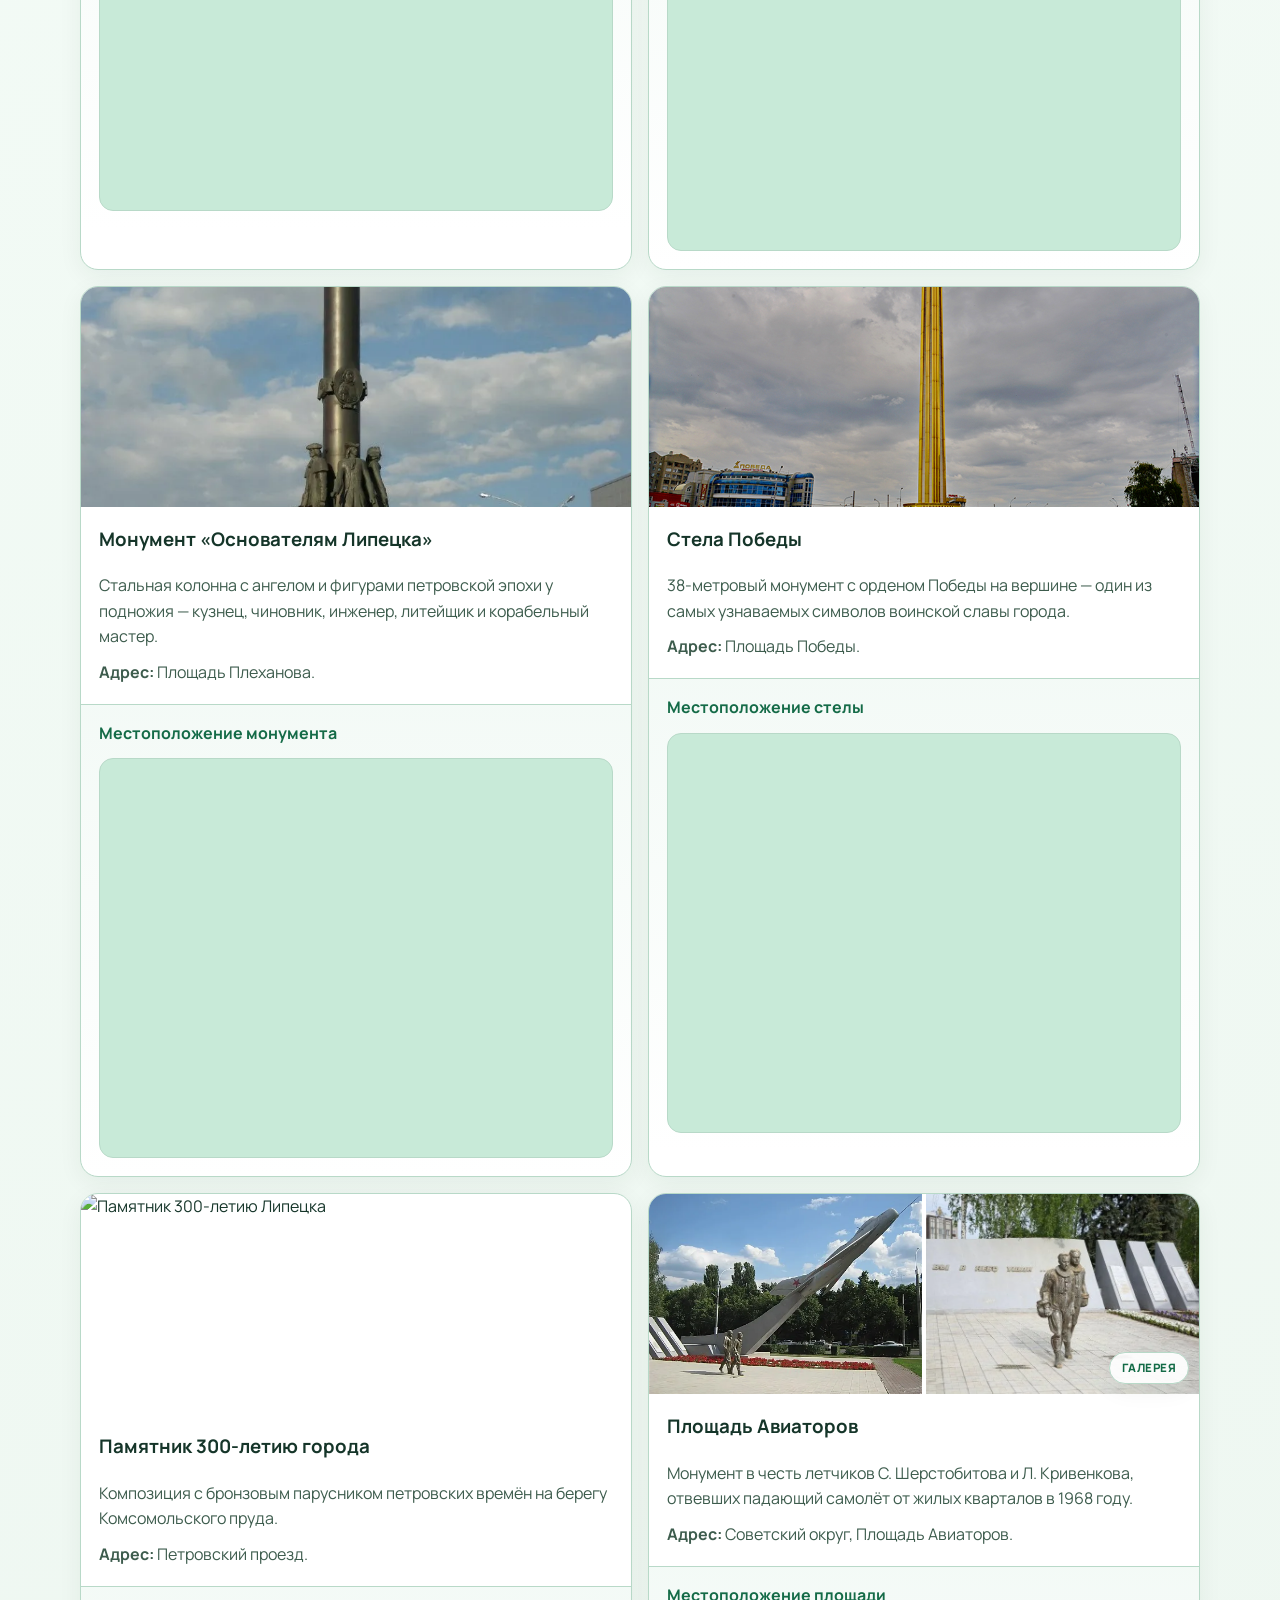
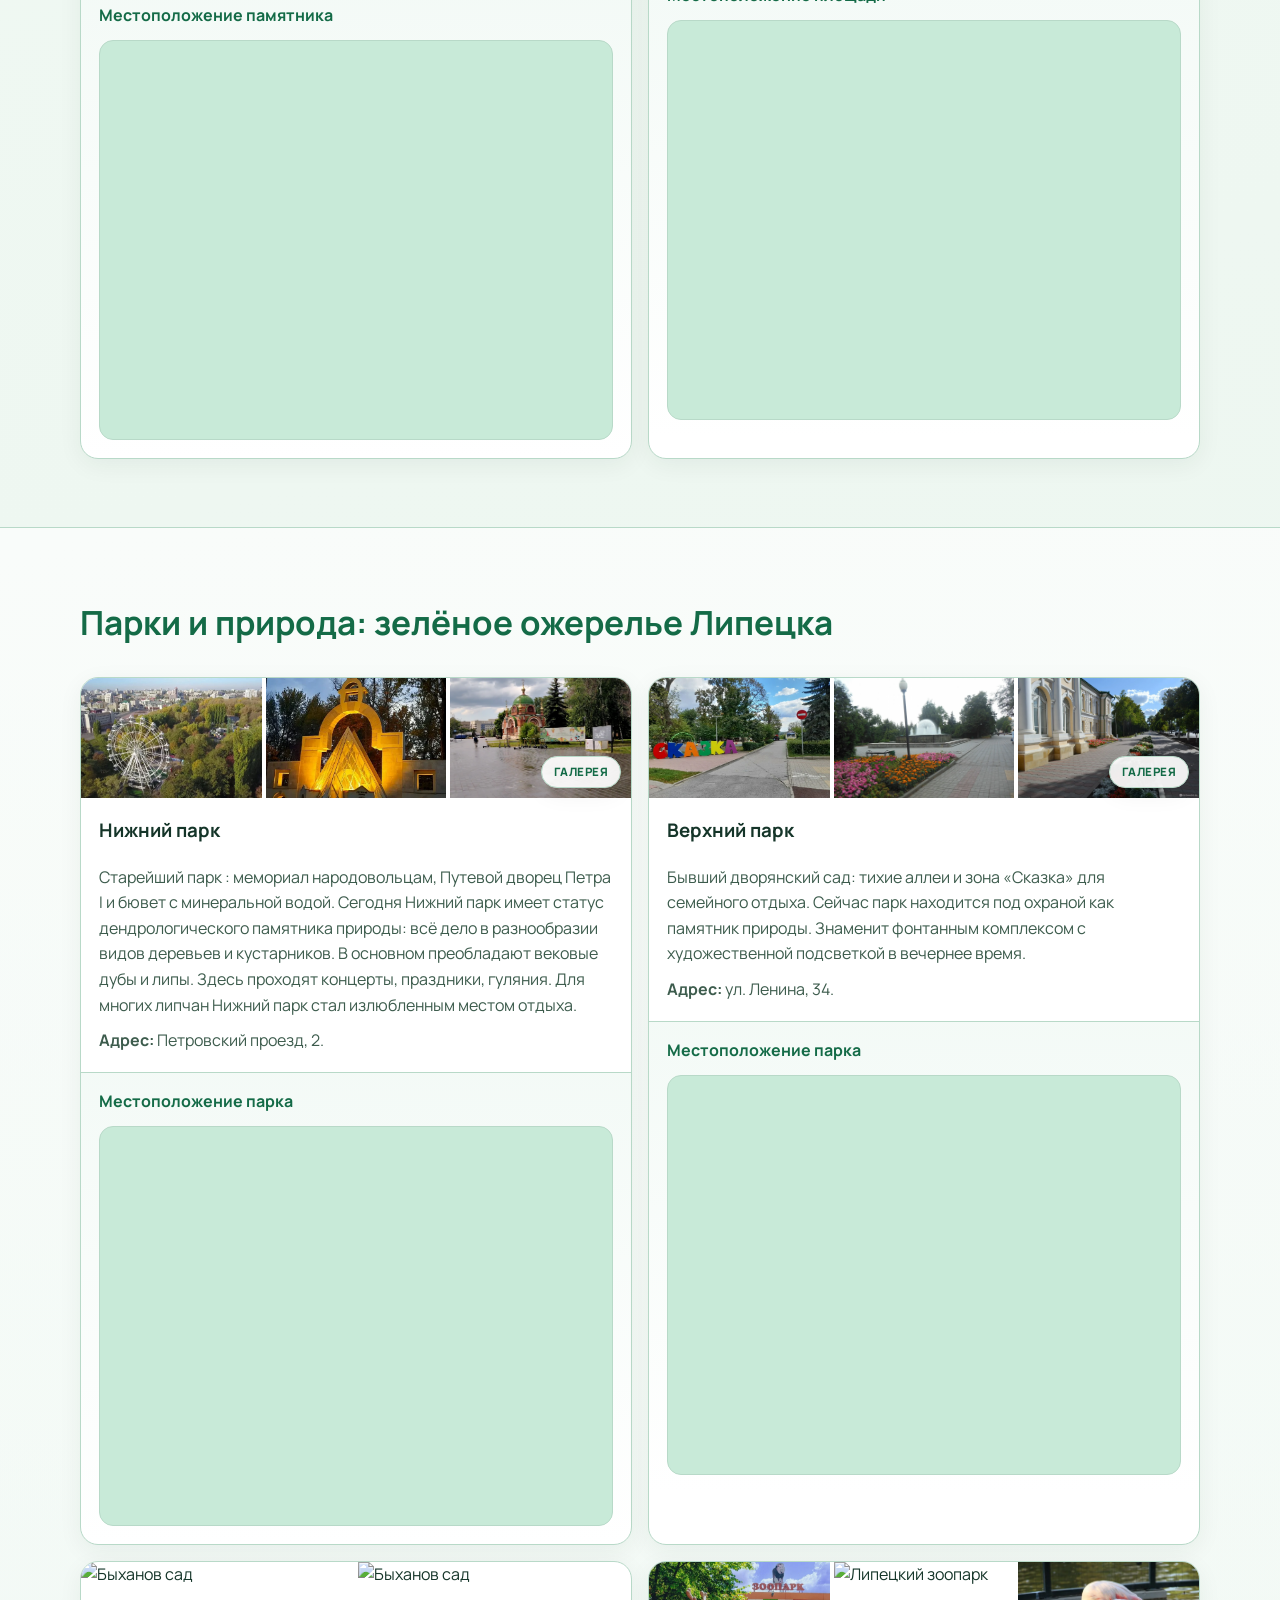
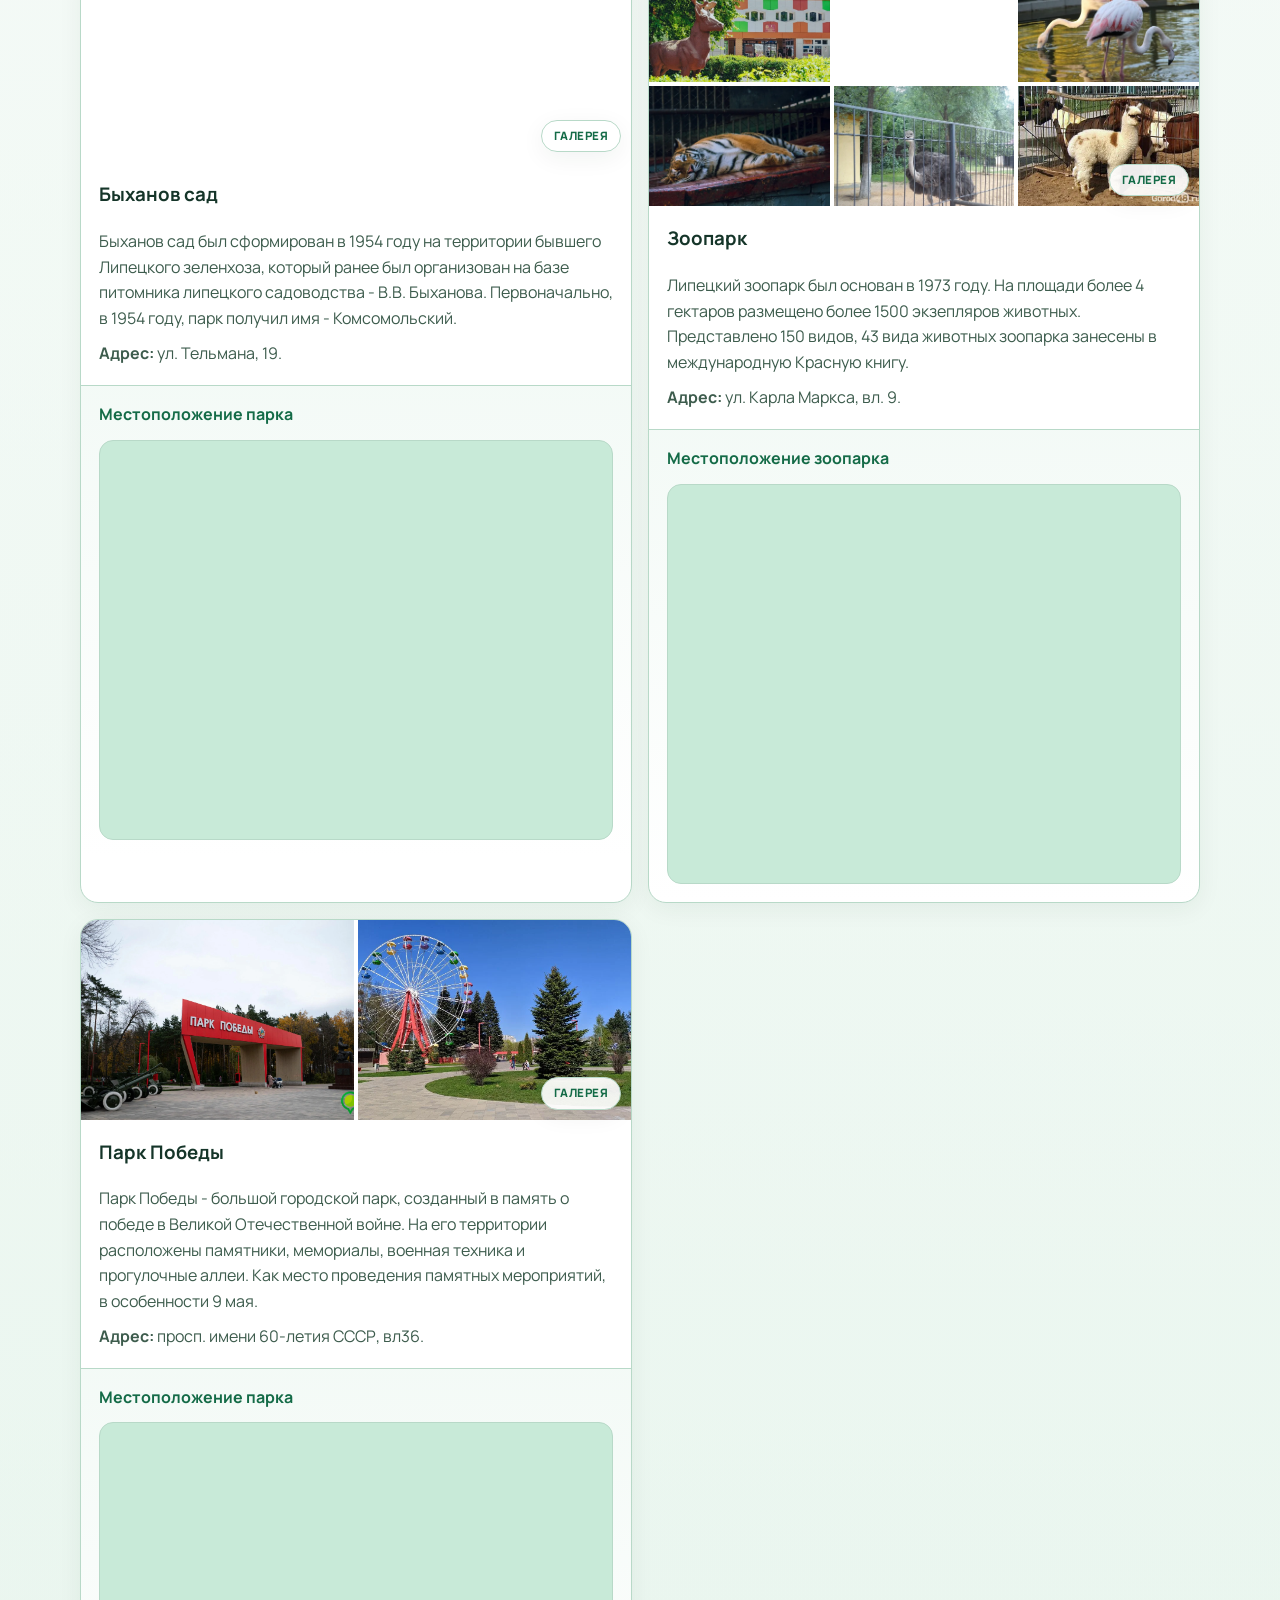
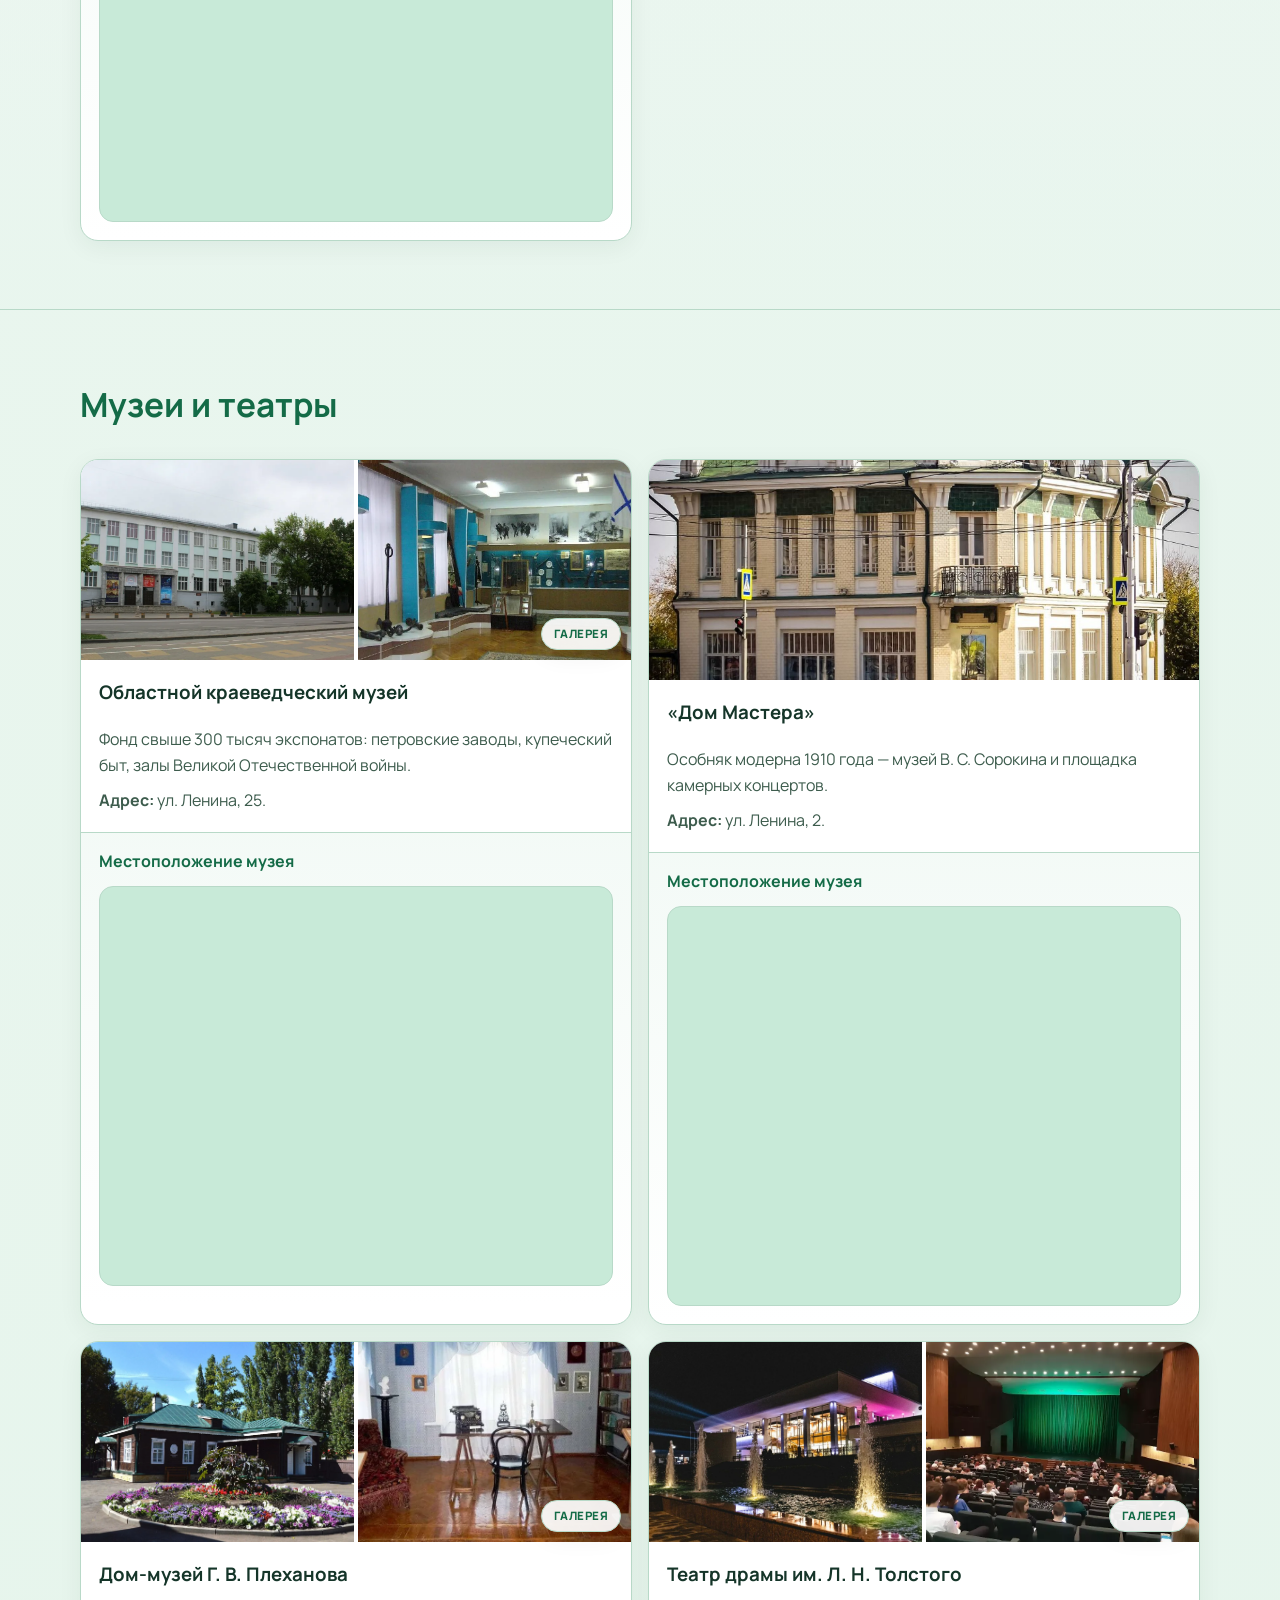
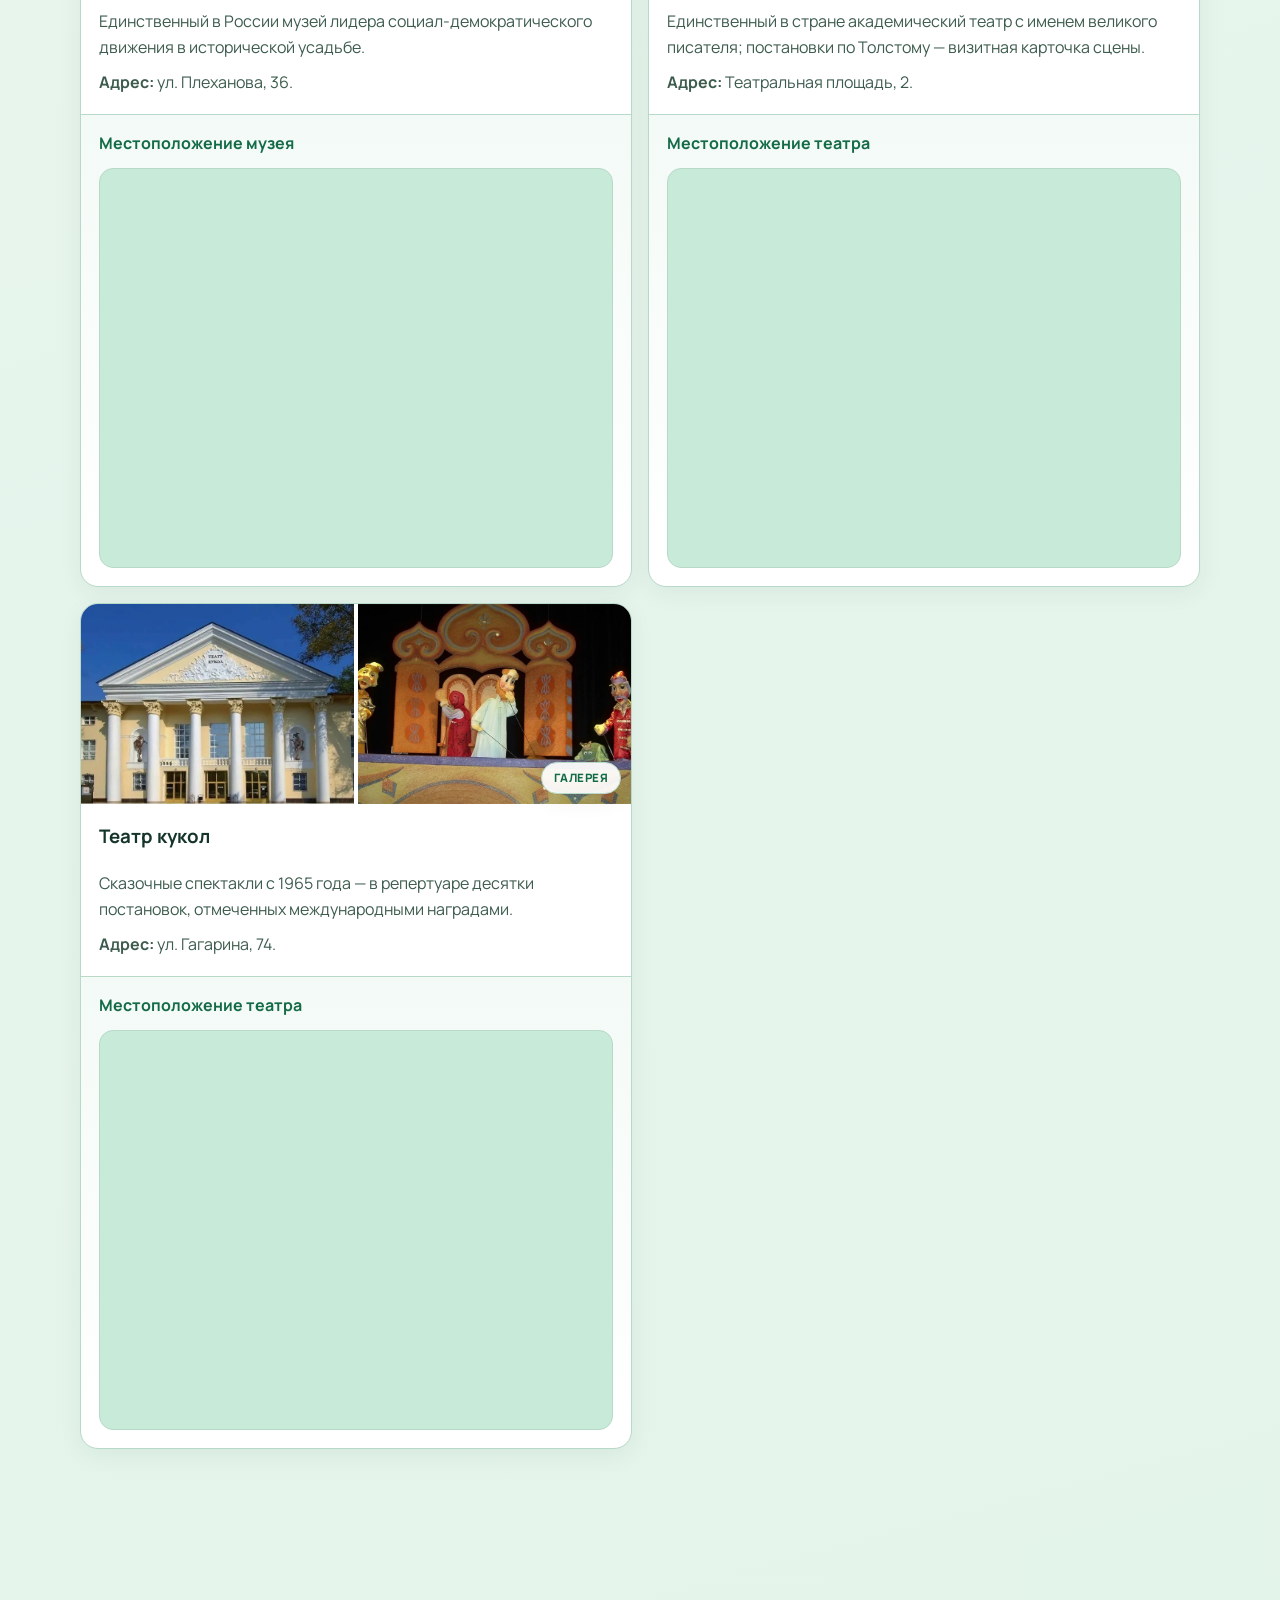
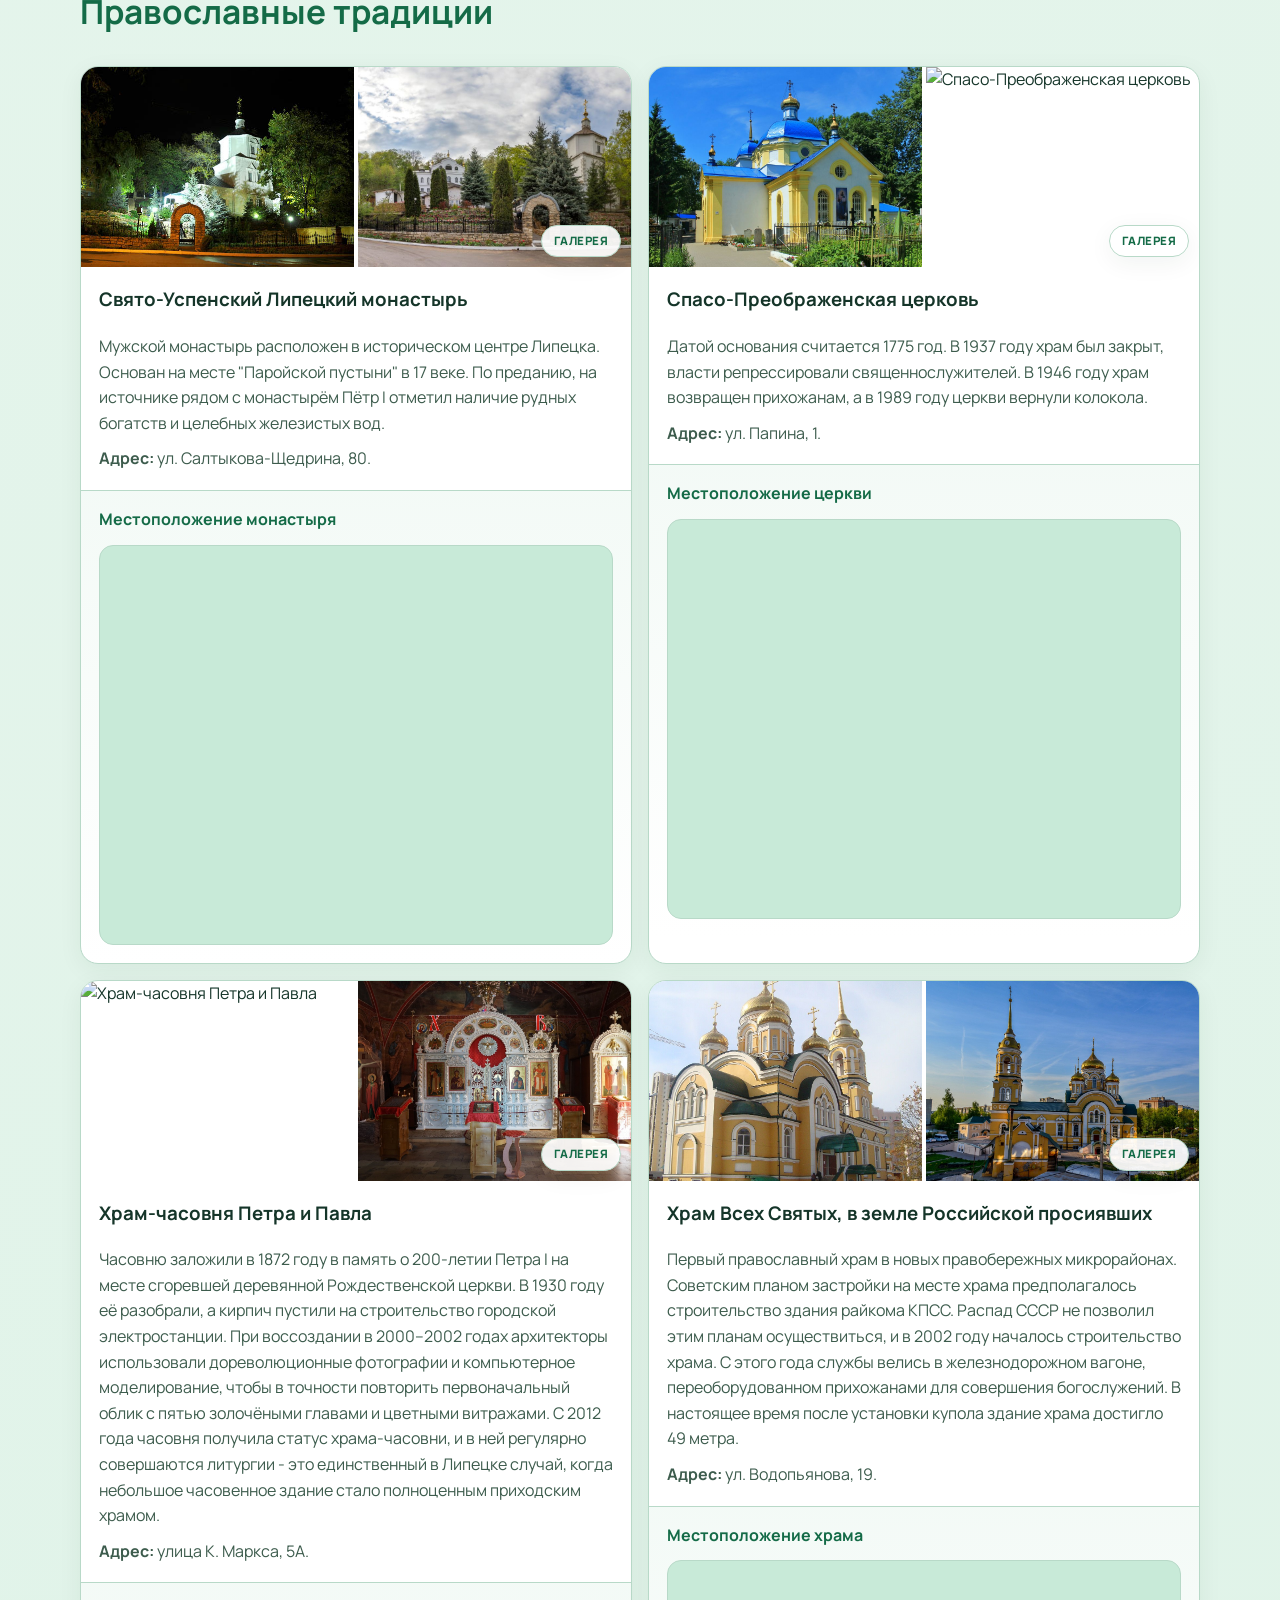
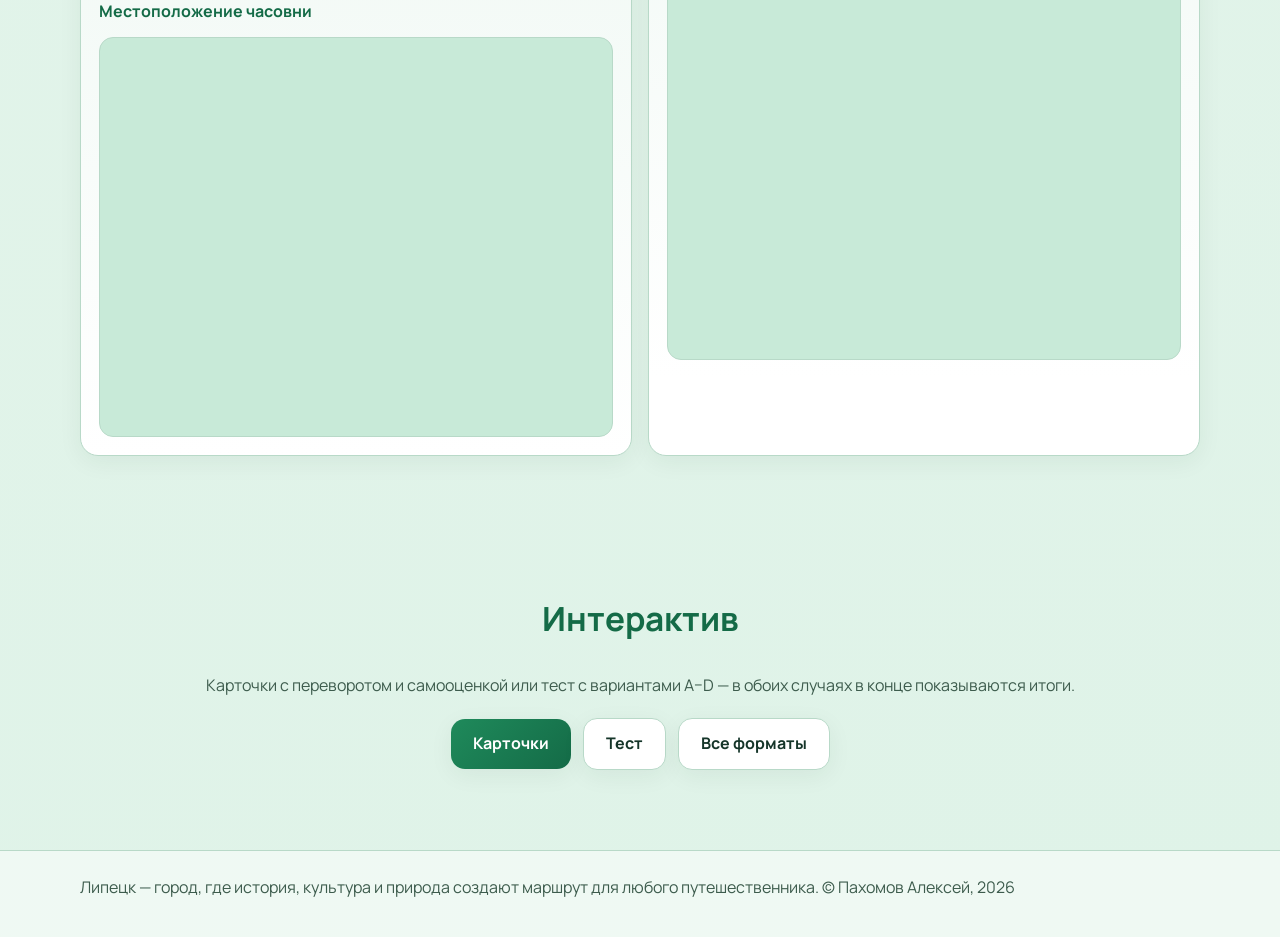
==== commit 0b000c03: "Добавил храмы" ====
--- a/index.html
+++ b/index.html
@@ -21,6 +21,7 @@
         <li><a href="index.html#sights">Достопримечательности</a></li>
         <li><a href="index.html#parks">Парки и природа</a></li>
         <li><a href="index.html#culture">Культура</a></li>
+        <li><a href="index.html#pravoslav">Православие</a></li>
         <li><a href="quiz.html">Интерактив</a></li>
         <li><a href="cards.html">Карточки</a></li>
         <li><a href="test.html">Тест</a></li>
